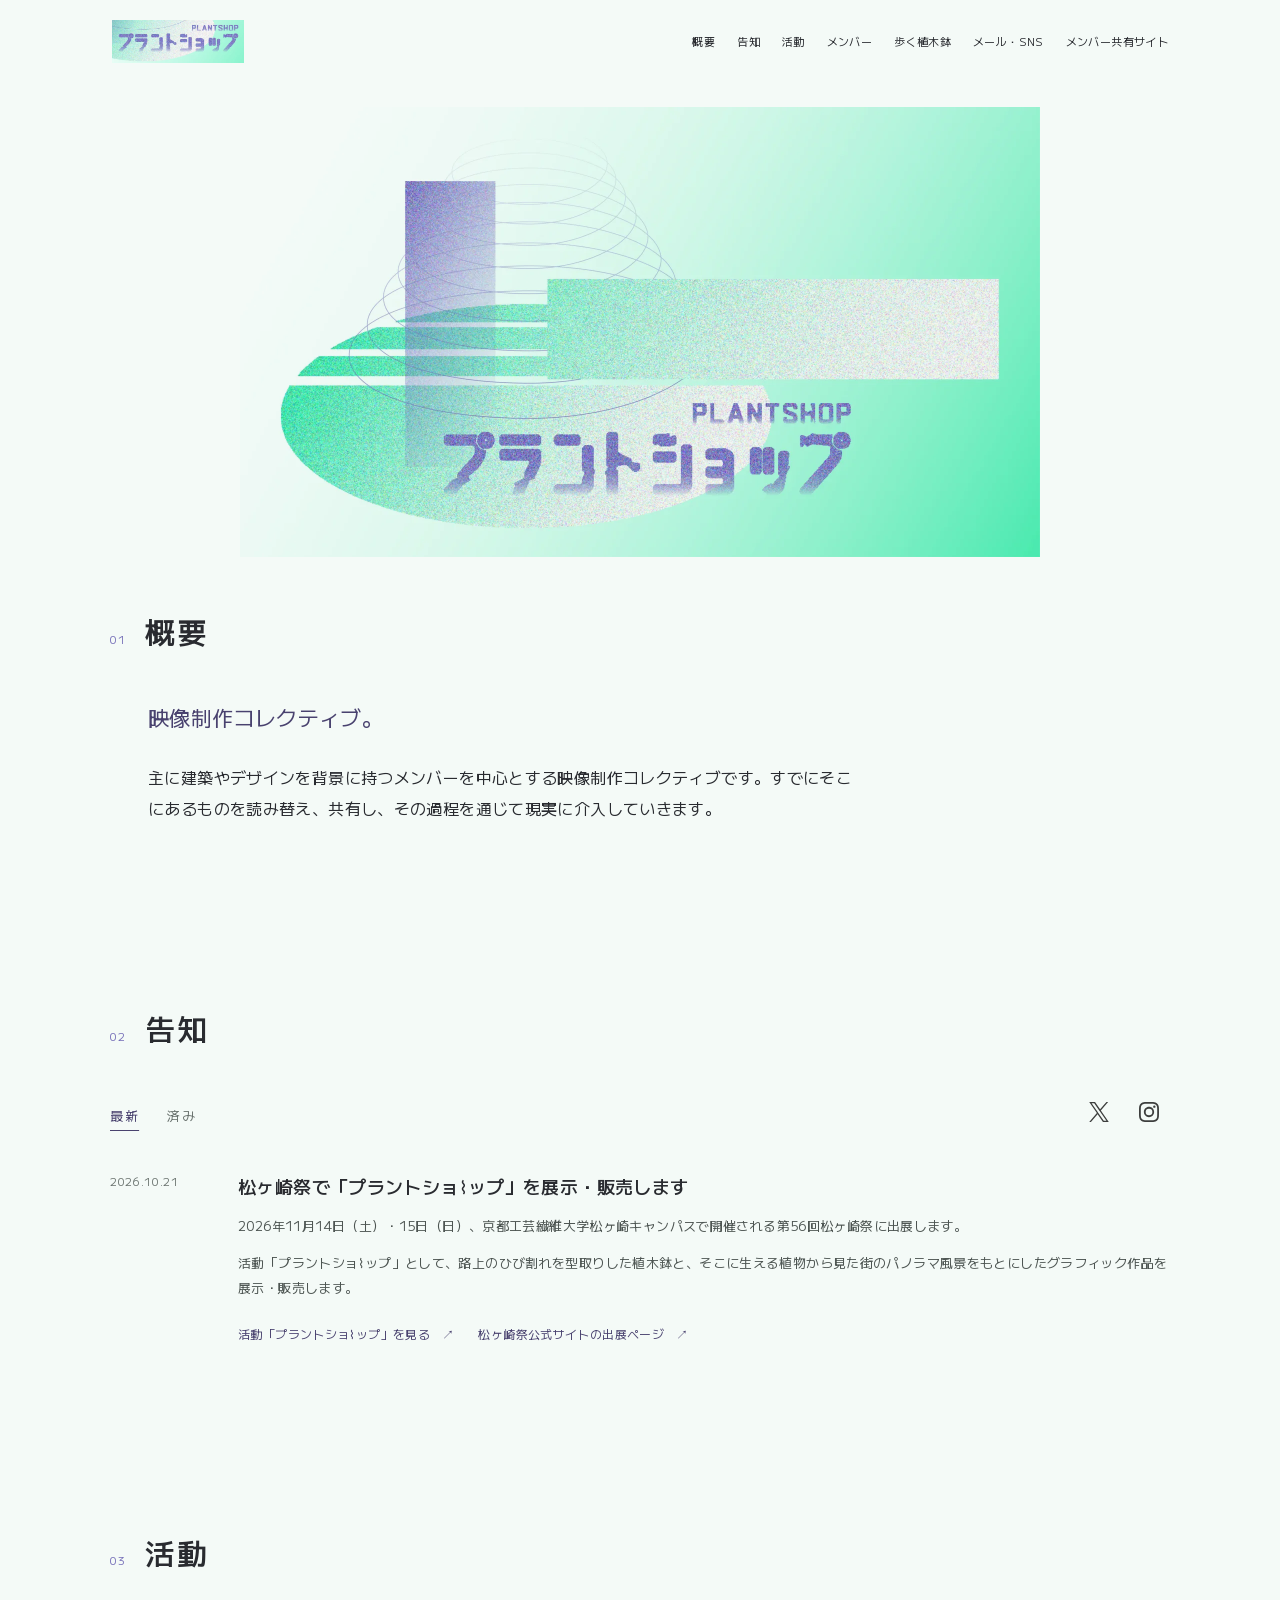
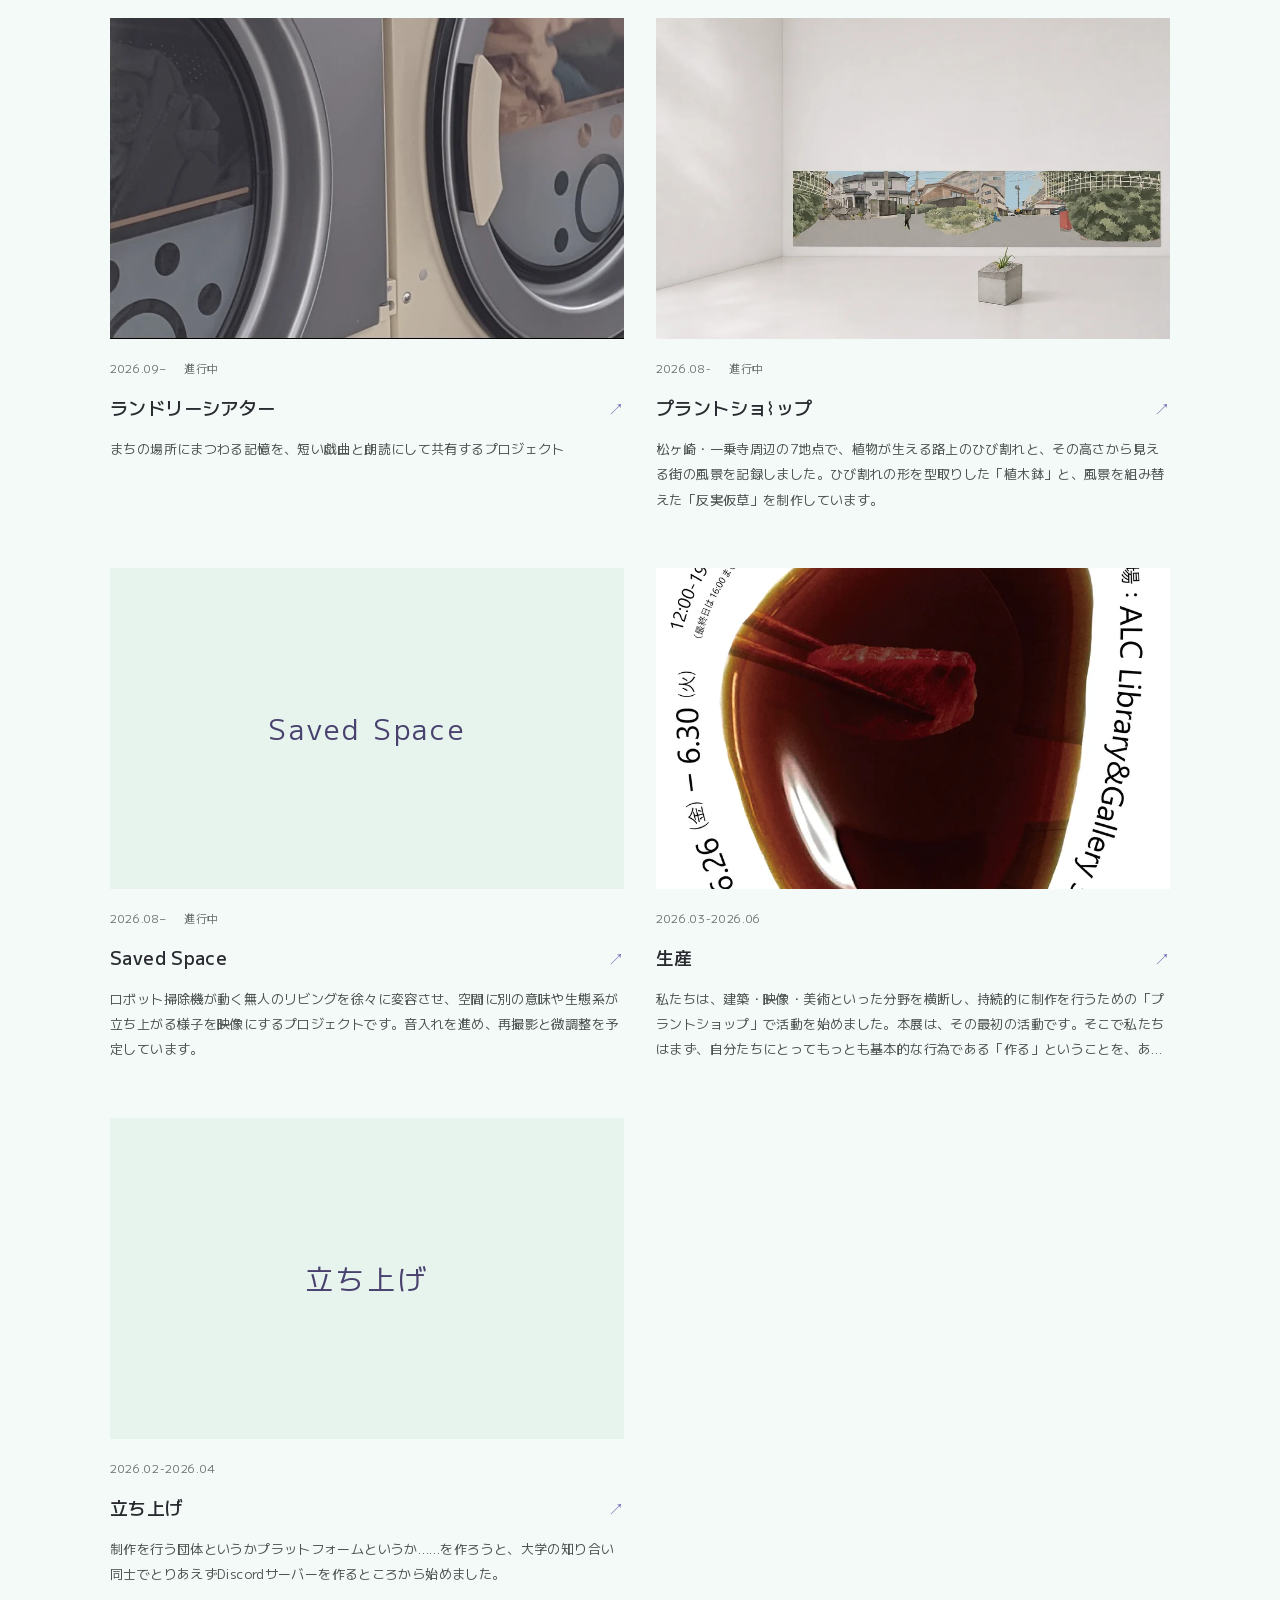
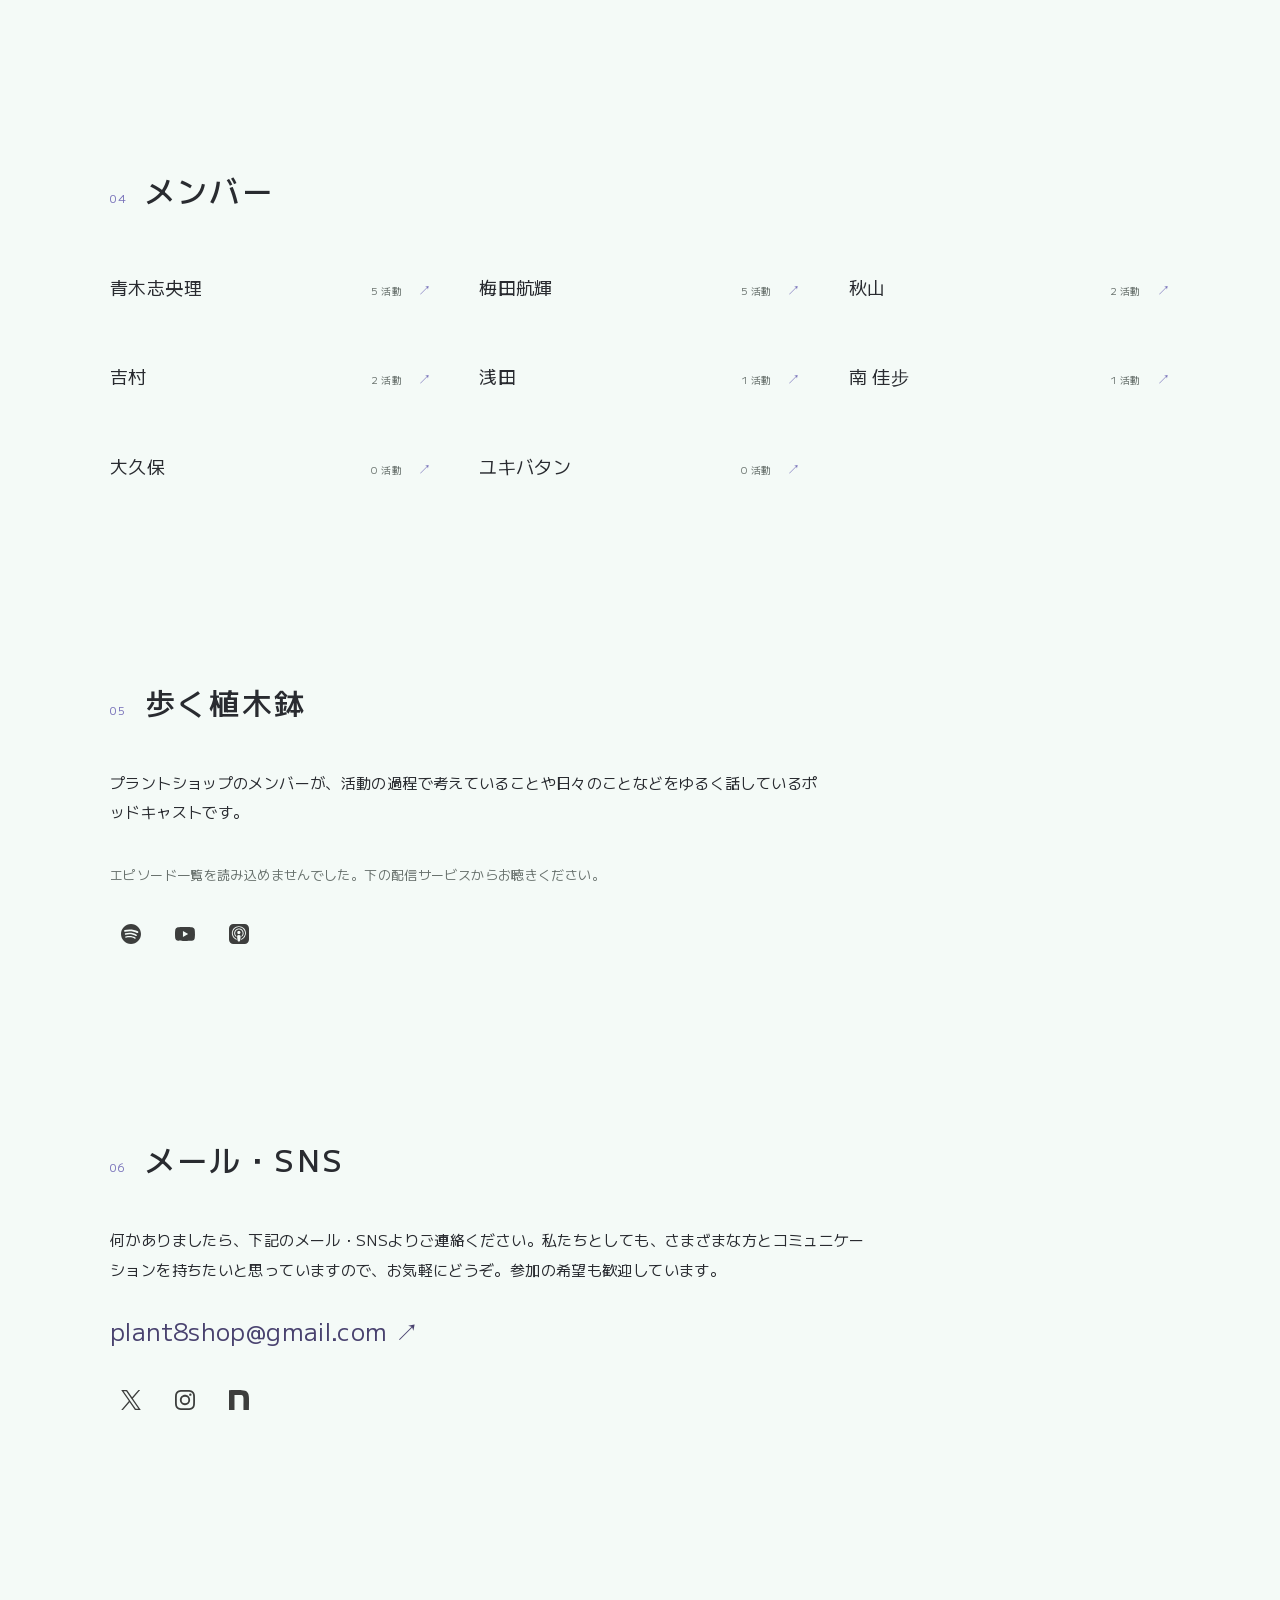
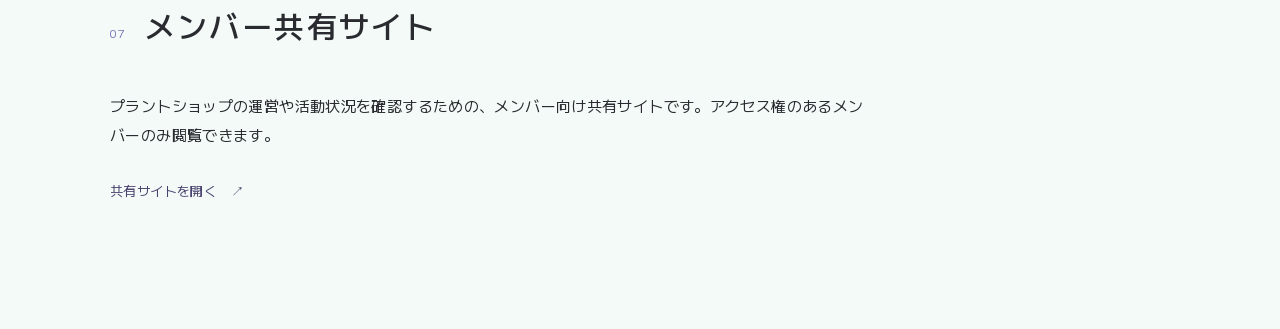
==== index.html @ c27ec2ed "活動ページの写真一覧とキャプションの余白を統一" ====
<!DOCTYPE html>
<html lang="ja">
<head>
  <meta charset="UTF-8" />
  <meta name="viewport" content="width=device-width, initial-scale=1.0" />
  <title>プラントショップ｜制作・展示・販売を横断するコレクティブ</title>
  <meta
    name="description"
    content="プラントショップは、空間や場所をモチーフとした体験の創造や映像表現を主軸に、共同で持続的に制作するコレクティブです。"
  />

  <link rel="canonical" href="https://plantshop.work/" />

  <meta property="og:title" content="プラントショップ｜制作・展示・販売を横断するコレクティブ" />
  <meta property="og:description" content="空間や場所をモチーフとした体験の創造や映像表現を主軸に、共同で持続的に制作するコレクティブです。" />
  <meta property="og:type" content="website" />
  <meta property="og:url" content="https://plantshop.work/" />
  <meta property="og:image" content="https://plantshop.work/assets/logo-full.png" />

  <meta name="twitter:card" content="summary_large_image" />

  <link rel="stylesheet" href="style.css?v=20261116-3" />
</head>
<!-- Google tag (gtag.js) -->
<script async src="https://www.googletagmanager.com/gtag/js?id=G-JRM94L2HK3"></script>
<script>
  window.dataLayer = window.dataLayer || [];
  function gtag(){dataLayer.push(arguments);}
  gtag('js', new Date());

  gtag('config', 'G-JRM94L2HK3');
</script>
<body data-page="home">
  <header class="site-header">
    <nav class="nav" aria-label="メインナビゲーション">
      <a href="index.html" class="nav-home nav-logo-link">
        <img src="assets/logo-text-display.webp" alt="プラントショップ" class="nav-logo" width="480" height="157">
      </a>
      <button class="nav-toggle" type="button" aria-label="メニューを開く" aria-expanded="false" aria-controls="siteMenu" hidden><span></span><span></span></button>
      <div class="nav-links" id="siteMenu">
        <a href="#about">概要</a>
        <a href="#announcements">告知</a>
        <a href="#works">活動</a><a href="#members">メンバー</a>
        <a href="#walking-pot">歩く植木鉢</a>
        <a href="#contact">メール・SNS</a>
        <a href="#member-share">メンバー共有サイト</a>
      </div>
    </nav>
  </header>

  <main>
    <section id="about" class="section intro-section">
      <div class="section-inner">
        <picture>
          <source srcset="assets/logo-full-display.webp" type="image/webp">
          <img
            src="assets/logo-full.png"
            alt="プラントショップのロゴ"
            class="about-logo"
            width="1600"
            height="900"
            fetchpriority="high"
          >
        </picture>
        <div class="section-heading">
          <span class="section-index">01</span>
          <h2>概要</h2>
        </div>
        <div id="aboutContent"></div>
      </div>
    </section>

    <section id="announcements" class="section news-section">
      <div class="section-inner">
        <div class="section-heading">
          <span class="section-index">02</span>
          <h2>告知</h2>
        </div>
        <div class="news-column">
          <div class="news-actions">
            <a
              class="contact-sns-link"
              href="https://x.com/plant8shop"
              target="_blank"
              rel="noopener noreferrer"
            >X</a>
            <a
              class="contact-sns-link"
              href="https://www.instagram.com/plant8shop/"
              target="_blank"
              rel="noopener noreferrer"
            >Instagram</a>
          </div>
          <div class="announcement-tabs" role="tablist" aria-label="告知の表示切り替え">
            <button
              class="announcement-tab is-active"
              type="button"
              role="tab"
              aria-selected="true"
              aria-controls="newsList"
              data-announcement-status="latest"
            >最新</button>
            <button
              class="announcement-tab"
              type="button"
              role="tab"
              aria-selected="false"
              aria-controls="newsList"
              data-announcement-status="done"
            >済み</button>
          </div>
          <div id="newsList" class="news-list" role="tabpanel" aria-live="polite"></div>
        </div>
      </div>
    </section>

    <section id="works" class="section">
      <div class="section-inner">
        <div class="section-heading">
          <span class="section-index">03</span>
          <h2>活動</h2>
        </div>
        <div id="worksGraph"></div>
      </div>
    </section>

    <section id="members" class="section"><div class="section-inner"><div class="section-heading"><span class="section-index">04</span><h2>メンバー</h2></div><ul id="membersList" class="member-directory"></ul></div></section>

    <section id="walking-pot" class="section">
      <div class="section-inner">
        <div class="section-heading">
          <span class="section-index">05</span>
          <h2>歩く植木鉢</h2>
        </div>
        <div id="podcastContent"></div>
      </div>
    </section>

    <section id="contact" class="section">
      <div class="section-inner">
        <div class="section-heading">
          <span class="section-index">06</span>
          <h2>メール・SNS</h2>
        </div>
        <div id="contactContent"></div>
      </div>
    </section>

    <section id="member-share" class="section">
      <div class="section-inner">
        <div class="section-heading">
          <span class="section-index">07</span>
          <h2>メンバー共有サイト</h2>
        </div>
        <div id="memberShareContent"></div>
      </div>
    </section>
  </main>

  <script src="data.js?v=2f7d049e1525"></script>
  <script src="app.js?v=20261116-2"></script>
</body>
</html>
---- style.css ----
@import url("https://fonts.googleapis.com/css2?family=M+PLUS+1:wght@400;500;600;700&display=swap");

:root {
  --font-sans: "M PLUS 1", "Yu Gothic", sans-serif;
  --font-ui: var(--font-sans);
  --bg: #f4faf7; --surface: #f4faf7; --surface-soft: #e7f3ed;
  --mint: #59e7b7; --mint-soft: #d6f6e7; --aqua: #a8e8e5;
  --violet: #746db8; --violet-dark: #49426f; --violet-soft: #e9e6f3;
  --text: #292b30; --text-soft: #4d5552; --muted: #69726e;
  --line: #d7e2dc; --line-strong: #a6b9ae;
  --wide-width: 1120px; --content-width: 1060px;
  --section-pad-x: 32px; --anchor-offset: 96px;
  --card-gradient: var(--surface);
}
* { box-sizing: border-box; }
html { scroll-behavior: smooth; scroll-padding-top: var(--anchor-offset); }
body { margin: 0; background: var(--bg); color: var(--text); font: 15px/1.95 var(--font-sans); letter-spacing: .025em; }
a { color: inherit; text-decoration: none; }
button, input, textarea, select { font: inherit; }
button, a { -webkit-tap-highlight-color: transparent; }
button { cursor: pointer; }
img { display: block; max-width: 100%; height: auto; }
h1, h2, h3, p { margin: 0; }
p + p { margin-top: 16px; }
h1, h2, h3 { font-weight: 500; line-height: 1.6; }
h1 { font-size: clamp(28px, 4vw, 44px); }
h2 { font-size: clamp(23px, 3vw, 30px); letter-spacing: .08em; }
h3 { font-size: 18px; }
a:focus-visible, button:focus-visible, summary:focus-visible, audio:focus-visible { outline: 2px solid var(--violet); outline-offset: 5px; }
a, button { transition: color .18s, background-color .18s; }
::selection { background: var(--mint-soft); }
[hidden] { display: none !important; }
.sr-only { position: absolute; width: 1px; height: 1px; overflow: hidden; clip-path: inset(50%); white-space: nowrap; }

/* One continuous surface; spacing, rather than bands, separates sections. */
.site-header { position: sticky; top: 0; z-index: 100; background: rgba(244,250,247,.97); backdrop-filter: blur(12px); }
.nav { max-width: var(--wide-width); margin: auto; padding: 20px var(--section-pad-x); display: flex; align-items: center; gap: 28px; }
.nav-home { flex-shrink: 0; margin-right: auto; }
.nav-logo { width: 132px; }
.nav-links { display: flex; align-items: center; gap: 22px; font-size: 11px; line-height: 1.6; white-space: nowrap; }
.nav-links a { padding: 8px 0; }
.nav-links a:hover { color: var(--violet); }
.nav-toggle { display: flex; flex-direction: column; align-items: center; justify-content: center; gap: 7px; width: 44px; height: 44px; border: 0; padding: 10px; color: var(--violet-dark); background: transparent; }
.nav-toggle span { width: 24px; height: 1px; background: currentColor; transition: transform .18s; }
.nav-toggle[aria-expanded="true"] span:first-child { transform: translateY(4px) rotate(45deg); }
.nav-toggle[aria-expanded="true"] span:last-child { transform: translateY(-4px) rotate(-45deg); }
.section { padding: 80px var(--section-pad-x) 100px; }
.section-inner { max-width: var(--content-width); margin: auto; }
.section-heading { display: flex; gap: 18px; align-items: baseline; margin-bottom: 42px; }
.section-index { color: var(--violet); font-size: 11px; letter-spacing: .12em; font-variant-numeric: tabular-nums; }
.intro-section { padding-top: 24px; }
.about-logo { width: min(100%,800px); margin: 0 auto 50px; mix-blend-mode: multiply; }
#aboutContent { max-width: 720px; margin-left: 38px; font-size: 16px; }
#aboutContent p:first-child { font-size: 21px; color: var(--violet-dark); margin-bottom: 24px; }

/* Announcements are self-contained text, with explicit links only. */
.news-column { position: relative; }
.news-actions { display: flex; gap: 8px; position: absolute; right: 0; top: -3px; }
.announcement-tabs { display: flex; gap: 28px; margin-bottom: 34px; padding-right: 110px; }
.announcement-tab { border: 0; background: transparent; padding: 9px 0; font-size: 13px; letter-spacing: .12em; color: var(--muted); }
.announcement-tab.is-active { color: var(--violet-dark); text-decoration: underline; text-underline-offset: 9px; text-decoration-thickness: 1px; }
.announcement-tab:hover { color: var(--violet); }
.news-list { display: grid; gap: 44px; }
.content-card { min-width: 0; }
.card-body { display: flex; flex-direction: column; gap: 14px; }
.card-body p { font-size: 13px; line-height: 1.95; color: var(--text-soft); white-space: pre-line; overflow-wrap: anywhere; }
.card-body p + p { margin: 0; }
.card-meta, .meta, .muted { font-size: 11px; color: var(--muted); line-height: 1.8; }
.card-meta { letter-spacing: .06em; font-variant-numeric: tabular-nums; }
.card-status { margin-left: 14px; }
.news-item { cursor: default; }
.news-item .card-body { display: grid; grid-template-columns: 100px 1fr; gap: 12px 28px; }
.news-item time { grid-column: 1; grid-row: 1; }
.news-item h3, .news-item p, .news-item .card-links, .news-item .news-image { grid-column: 2; }
.news-item h3 { font-size: 18px; }
.news-image { width: 100%; max-height: 400px; object-fit: contain; }
.card-links { display: flex; flex-wrap: wrap; gap: 10px 24px; margin-top: 6px; align-items: center; }
.text-link { display: inline-flex; gap: 12px; align-items: baseline; font-size: 12px; color: var(--violet-dark); padding: 3px 0; max-width: 100%; overflow-wrap: anywhere; }
.text-link:hover { text-decoration: underline; text-underline-offset: 5px; }
.news-empty { padding: 20px 0; color: var(--muted); font-size: 13px; }

/* Work entries use the same image and typography on the home and member pages. */
.project-grid, .work-list-grid { display: grid; grid-template-columns: repeat(2,minmax(0,1fr)); gap: 56px 32px; }
.project-card { display: flex; flex-direction: column; }
.project-cover { display: block; overflow: hidden; background: var(--surface-soft); aspect-ratio: 16/10; }
.project-cover img { width: 100%; height: 100%; object-fit: cover; transition: transform .35s; }
.project-cover:hover img { transform: scale(1.025); }
.project-placeholder { display: flex; align-items: center; justify-content: center; height: 100%; padding: 30px; font-size: 28px; letter-spacing: .1em; color: var(--violet-dark); background: var(--surface-soft); }
.card-title-link { display: flex; justify-content: space-between; align-items: baseline; gap: 16px; }
.card-title-link span { font-size: 16px; color: var(--violet); }
.card-title-link:hover { color: var(--violet); }
.project-card .card-body { padding: 20px 0 0; }
.project-card .card-body > p:not(.contribution) { display: -webkit-box; -webkit-line-clamp: 3; -webkit-box-orient: vertical; overflow: hidden; }
.member-detail-list { display: flex; flex-wrap: wrap; gap: 14px 26px; }
.member-detail-link, .outline-link { display: inline-flex; align-items: baseline; gap: 14px; padding: 6px 0; font-size: 13px; line-height: 1.8; color: var(--violet-dark); }
.member-detail-link:hover, .outline-link:hover { color: var(--violet); }
.member-detail-link > span:last-child:not(:first-child) { font-size: 11px; color: var(--violet); }
.member-directory { list-style: none; margin: 0; padding: 0; display: grid; grid-template-columns: repeat(3,minmax(0,1fr)); gap: 26px 48px; }
.member-directory-entry { min-width: 0; }
.member-directory-entry a { display: flex; align-items: baseline; justify-content: space-between; gap: 14px; padding: 14px 0; }
.member-directory-name { font-size: 18px; }
.member-directory-meta { color: var(--muted); white-space: nowrap; font-size: 10px; }
.member-directory-meta span { margin-left: 16px; font-size: 13px; color: var(--violet); }
.member-directory-entry a:hover .member-directory-name { color: var(--violet); }
.member-links, .contact-sns, .podcast-links { display: flex; align-items: center; flex-wrap: wrap; gap: 12px; }
.member-links a:not(.service-link) { font-size: 13px; color: var(--violet-dark); }
a.service-link { display: inline-flex !important; align-items: center; justify-content: center; width: 42px; height: 42px; min-width: 42px; padding: 10px !important; border: 0 !important; border-radius: 50%; background: transparent; line-height: 1; vertical-align: middle; }
.service-link img { width: 20px; height: 20px; object-fit: contain; opacity: .75; }
.service-link:hover { background: var(--mint-soft); }
.service-link:hover img { opacity: 1; }
.contribution { color: var(--violet-dark); }
.email-link { display: inline-block; margin: 24px 0; font-size: clamp(16px,3vw,24px); color: var(--violet-dark); }
.email-link:hover { text-decoration: underline; text-underline-offset: 7px; }
#contactContent, #memberShareContent { max-width: 760px; }
#memberShareContent .outline-link { margin-top: 24px; }
#member-share { padding-bottom: 120px; }

/* Podcast: editorial heading, one player, optional notes and episode index. */
#podcastContent { max-width: 800px; }
.podcast-description { max-width: 720px; margin-bottom: 36px; }
.podcast-player { margin-bottom: 20px; }
.podcast-episode-meta { color: var(--muted); font-size: 11px; letter-spacing: .04em; margin-bottom: 12px; }
.podcast-current-title { font-size: clamp(20px,2.6vw,27px); line-height: 1.65; font-weight: 500; margin-bottom: 24px; }
.podcast-player audio { display: block; width: 100%; height: 46px; margin-bottom: 20px; }
.podcast-player details { margin-top: 20px; }
.podcast-player summary { width: fit-content; cursor: pointer; font-size: 12px; color: var(--violet-dark); padding: 7px 0; }
.podcast-archive summary span { margin-left: 12px; color: var(--muted); font-size: 10px; }
.podcast-episode-description { color: var(--text-soft); font-size: 12px; line-height: 1.9; padding: 18px 0 8px; }
.podcast-episode-description a:not(.service-link) { text-decoration: underline; }
.podcast-episode-list { list-style: none; padding: 14px 0 0; margin: 0; display: grid; gap: 8px; }
.podcast-episode-list button { width: 100%; display: grid; grid-template-columns: 85px 1fr 44px; align-items: baseline; gap: 18px; background: transparent; border: 0; text-align: left; padding: 12px 0; color: var(--text-soft); font-size: 13px; line-height: 1.8; }
.podcast-episode-list button time, .episode-action { font-size: 10px; color: var(--muted); }
.podcast-episode-list button:hover, .podcast-episode-list button[aria-pressed="true"] { color: var(--violet-dark); }
.podcast-episode-list button[aria-pressed="true"] .episode-action { color: var(--violet-dark); }
.podcast-links { margin-top: 26px; }
.podcast-player-note { color: var(--muted); font-size: 13px; }

.page-hero { display: flex; flex-direction: column; gap: 38px; max-width: 900px; margin: auto; }
.page-hero > img { max-height: 650px; width: 100%; object-fit: contain; }
.page-hero h3 { margin-bottom: 18px; font-size: 14px; color: var(--violet-dark); }
.page-hero .project-card h3 { margin-bottom: 0; font-size: 18px; }
.page-hero .meta { margin: 12px 0; }
.page-hero .work-members-heading { margin: 30px 0 12px; }
.member-profile-text { white-space: pre-line; }
.work-detail-content { overflow-wrap: anywhere; }
.work-detail-content p { margin: 16px 0; }
.work-detail-content a:not(.service-link):not(.member-detail-link) { color: var(--violet-dark); }
.work-detail-content a:not(.service-link):hover { text-decoration: underline; }
.work-detail-content img { margin: 24px 0; }
.work-photo-grid { display: grid; grid-template-columns: repeat(2,minmax(0,1fr)); gap: 32px 24px; margin: 38px 0; }
.work-photo-grid figure { min-width: 0; margin: 0; }
.work-photo-grid figure img { width: 100%; height: auto; margin: 0; }
.work-photo-grid figcaption { margin-top: 12px; font-size: 12px; color: var(--muted); }
.page-hero .member-links { margin-top: 6px; }
.section-note { font-size: 12px; color: var(--muted); }

@media (max-width: 960px) {
  .nav { flex-wrap: wrap; justify-content: space-between; gap: 0; padding: 14px 24px; }
  .nav-logo { width: 120px; }
  .nav-links { width: 100%; display: grid; grid-template-columns: repeat(2,minmax(0,1fr)); gap: 8px 26px; padding: 22px 0 14px; font-size: 13px; white-space: normal; max-height: 65dvh; overflow-y: auto; }
  .nav-links a { padding: 10px 0; }
  .member-directory { grid-template-columns: repeat(2,minmax(0,1fr)); gap: 18px 40px; }
  .section { padding: 64px 24px 80px; }
  .intro-section { padding-top: 24px; }
}
@media (max-width: 600px) {
  :root { --section-pad-x: 20px; }
  .nav { padding: 12px 20px; }
  .nav-logo { width: 108px; }
  .nav-links { font-size: 12px; }
  .section { padding: 52px 20px 68px; }
  .intro-section { padding-top: 16px; }
  .section-heading { margin-bottom: 30px; gap: 12px; }
  .about-logo { margin-bottom: 34px; }
  #aboutContent { margin-left: 0; font-size: 14px; }
  #aboutContent p:first-child { font-size: 19px; }
  .project-grid, .work-list-grid { grid-template-columns: 1fr; gap: 44px; }
  .project-cover { aspect-ratio: 16/10; }
  .project-card .card-body { gap: 12px; padding-top: 18px; }
  .news-item .card-body { grid-template-columns: 1fr; gap: 12px; }
  .news-item time, .news-item h3, .news-item p, .news-item .card-links, .news-item .news-image { grid-column: 1; grid-row: auto; }
  .news-item h3 { font-size: 17px; }
  .news-actions { top: 0; }
  .member-directory { gap: 12px 24px; }
  .member-directory-entry a { display: block; padding: 12px 0; }
  .member-directory-name { display: block; font-size: 17px; }
  .member-directory-meta { display: block; margin-top: 6px; }
  .member-directory-meta span { margin-left: 10px; }
  .podcast-description { font-size: 14px; margin-bottom: 30px; }
  .podcast-episode-list button { grid-template-columns: 1fr 44px; gap: 4px 12px; }
  .podcast-episode-list button time { grid-column: 1/-1; }
  .page-hero { gap: 28px; }
  .work-photo-grid { grid-template-columns: 1fr; gap: 28px; }
  #member-share { padding-bottom: 90px; }
}
@media (prefers-reduced-motion: reduce) {
  html { scroll-behavior: auto; }
  *, *::before, *::after { transition: none !important; animation: none !important; }
}
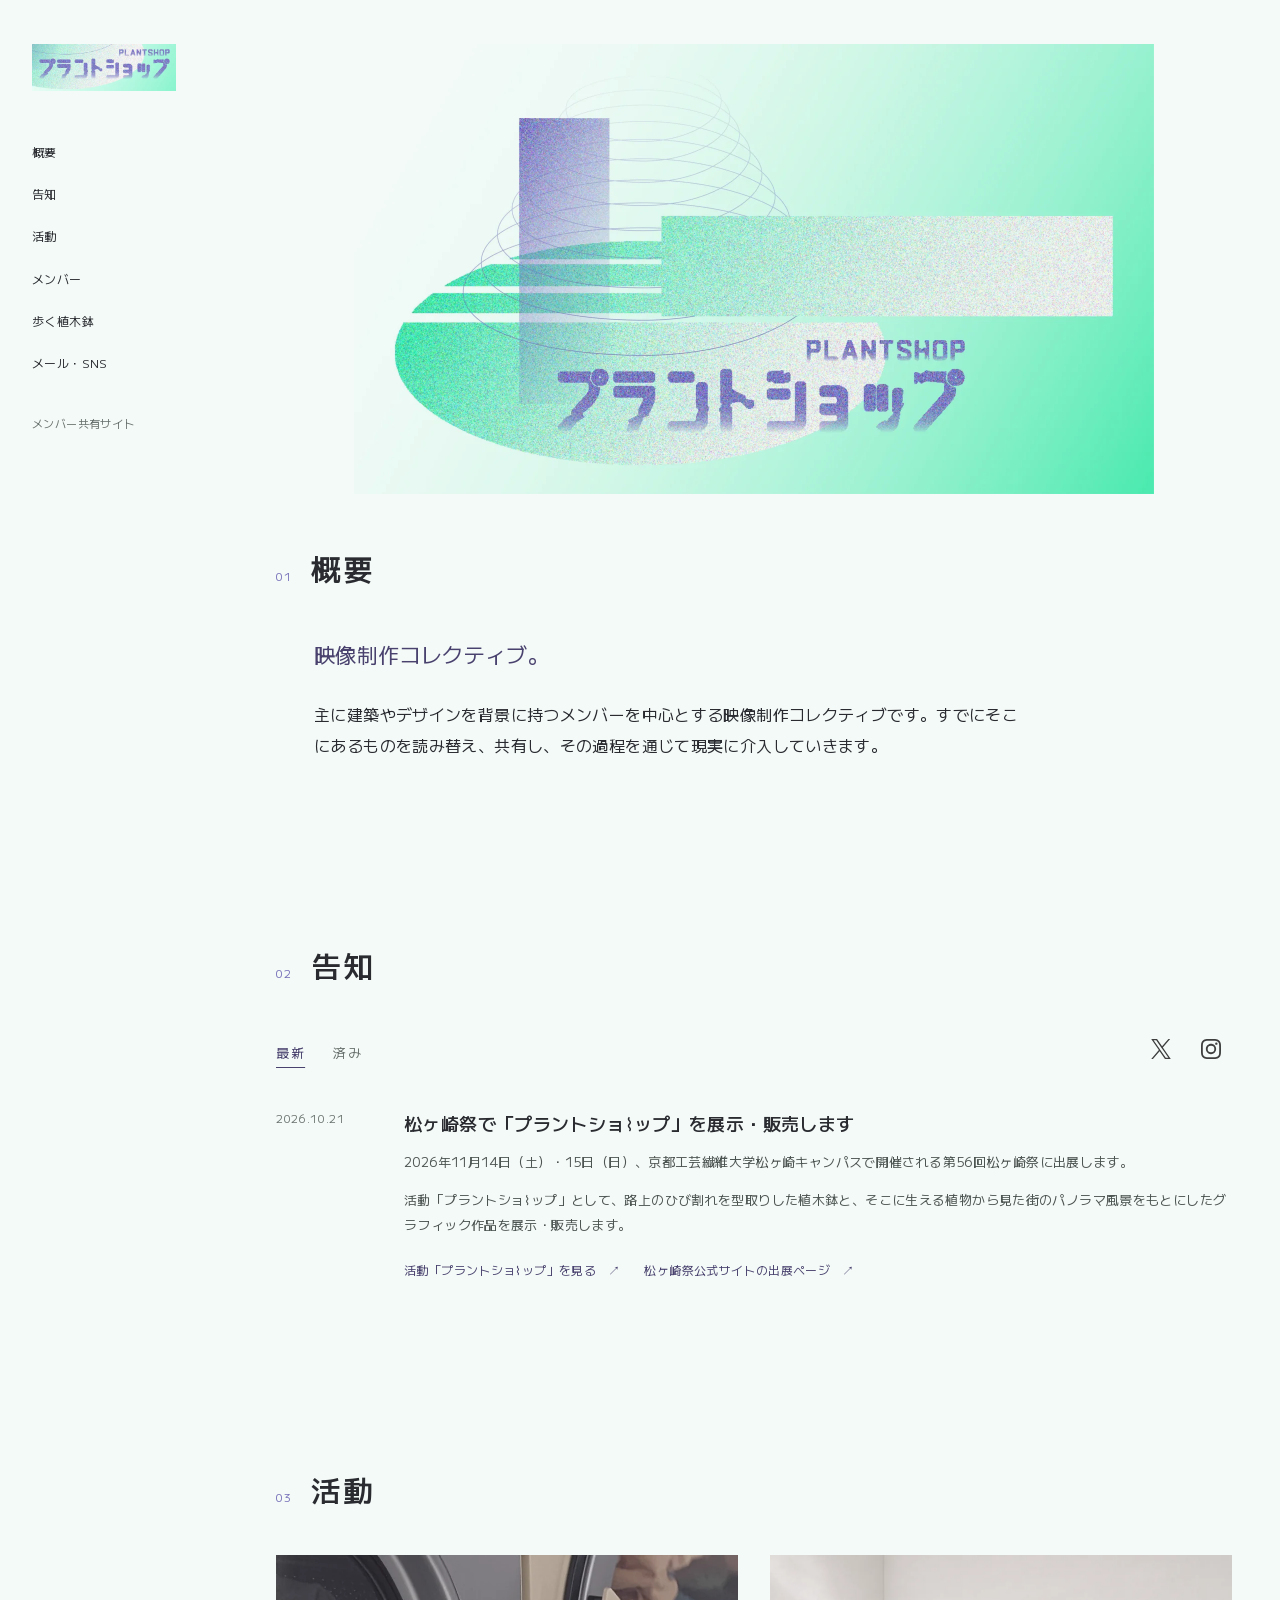
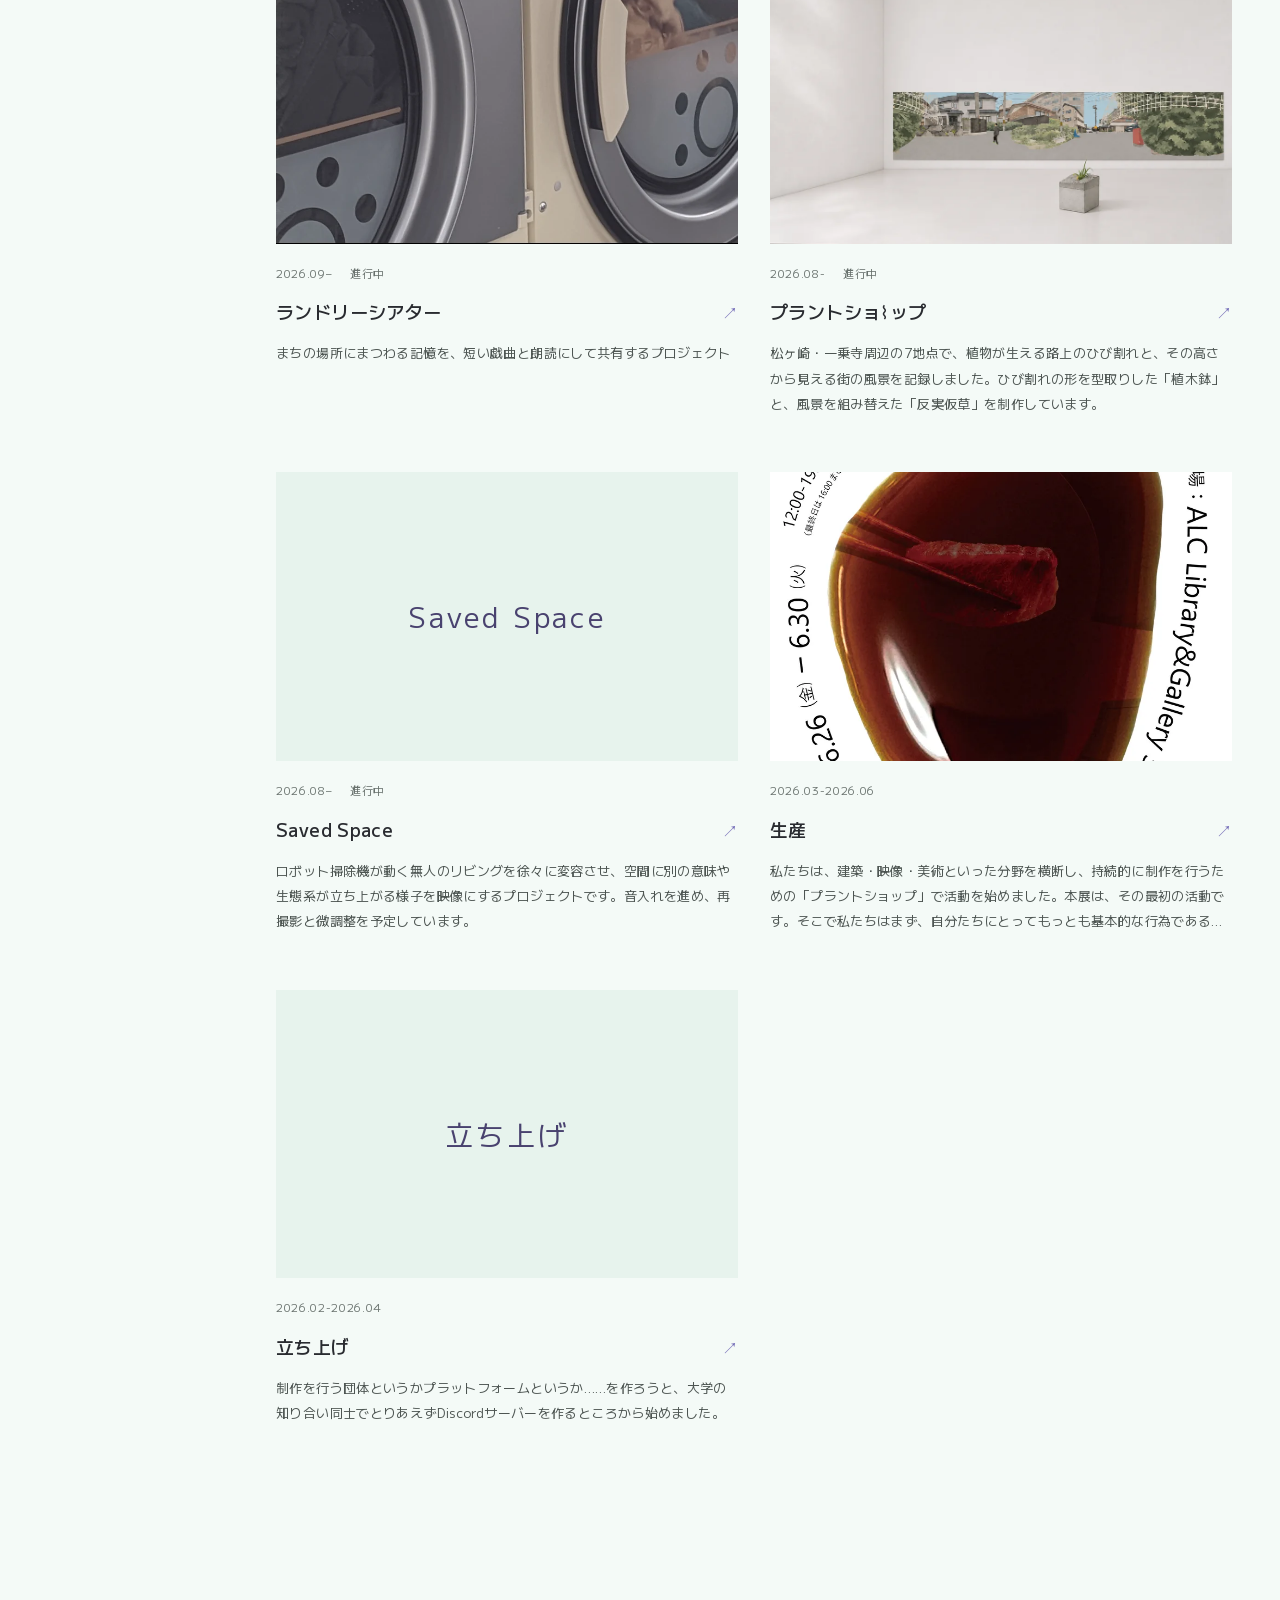
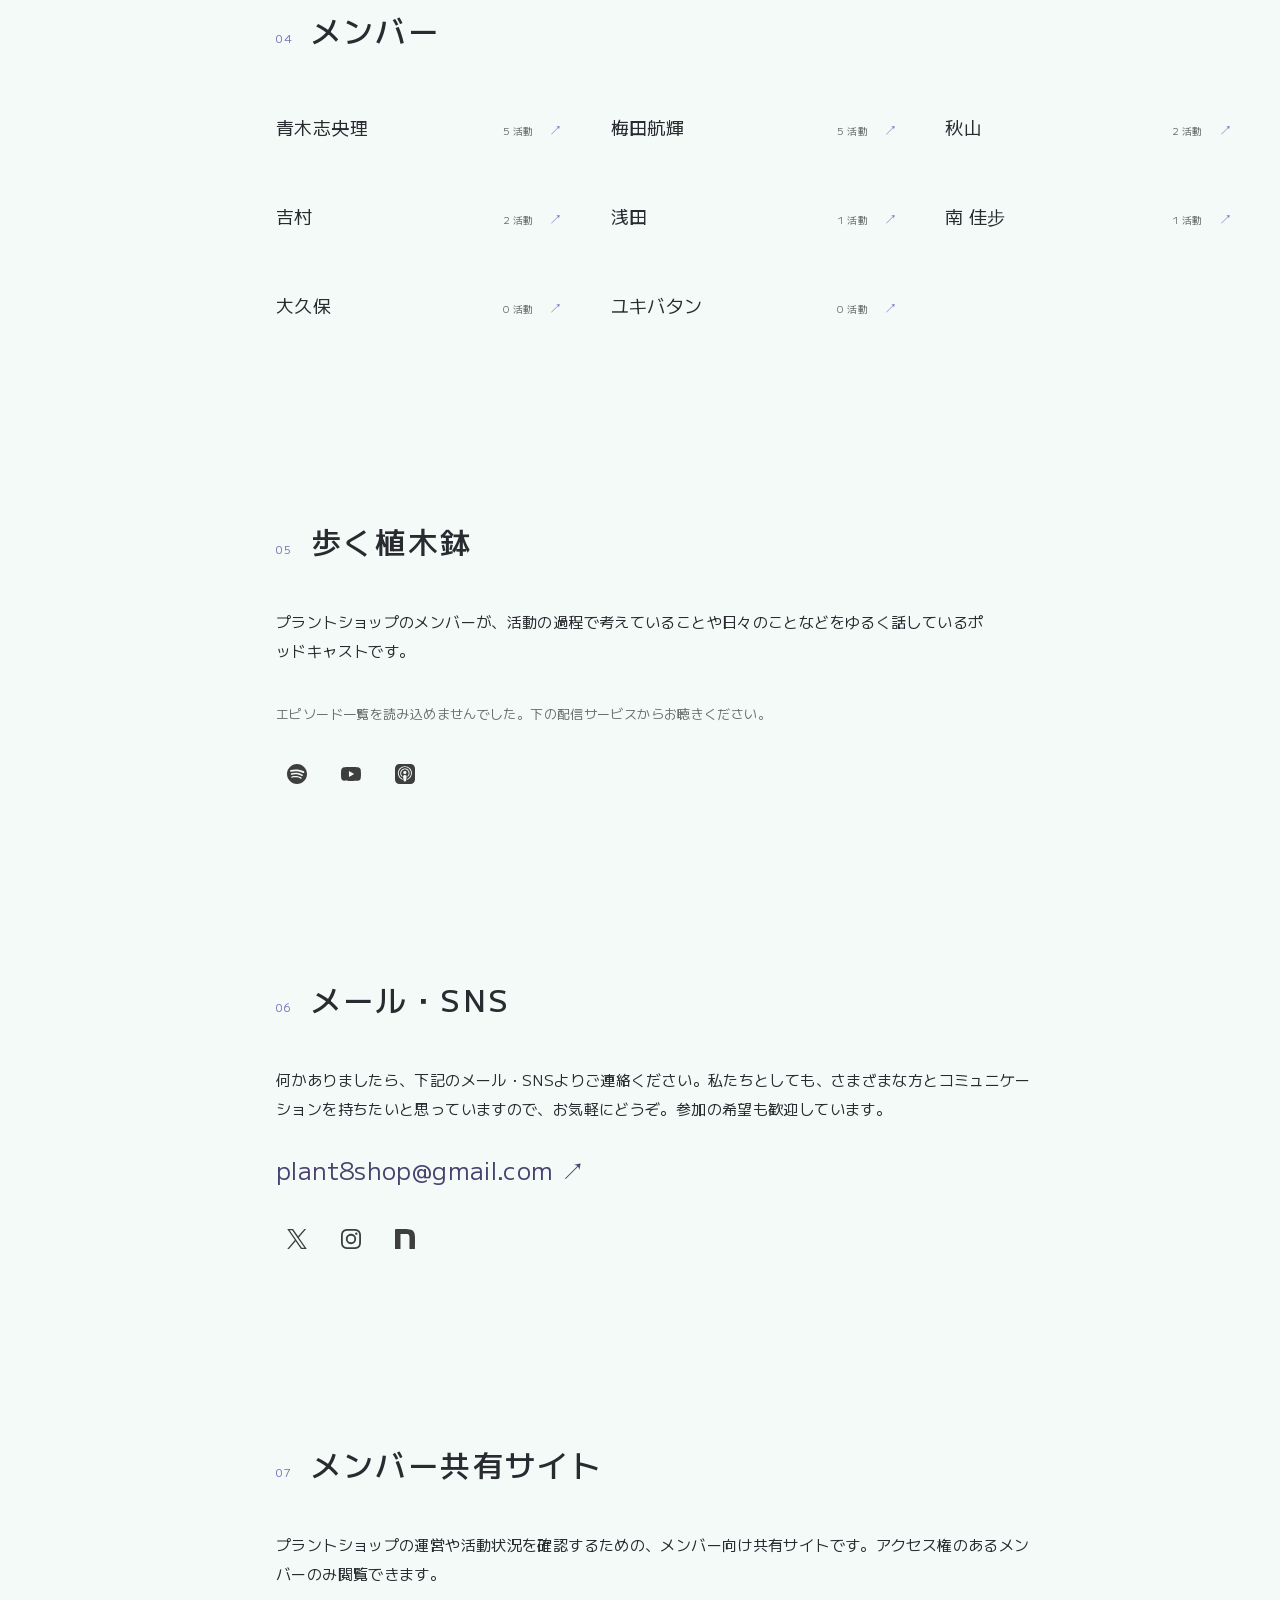
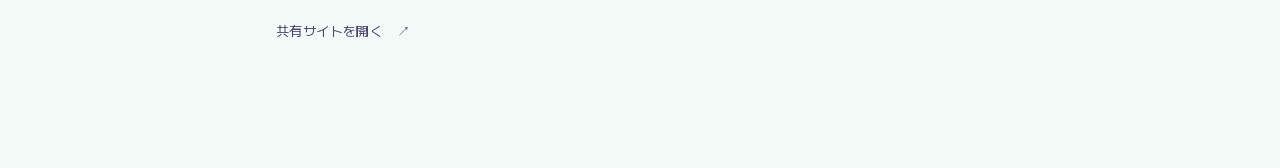
==== commit e8a836a0: "PCのナビを本文左側の縦並びに戻し本文幅を調整" ====
--- a/index.html
+++ b/index.html
@@ -19,7 +19,7 @@
 
   <meta name="twitter:card" content="summary_large_image" />
 
-  <link rel="stylesheet" href="style.css?v=20261116-3" />
+  <link rel="stylesheet" href="style.css?v=20261116-4" />
 </head>
 <!-- Google tag (gtag.js) -->
 <script async src="https://www.googletagmanager.com/gtag/js?id=G-JRM94L2HK3"></script>
@@ -158,6 +158,6 @@
   </main>
 
   <script src="data.js?v=2f7d049e1525"></script>
-  <script src="app.js?v=20261116-2"></script>
+  <script src="app.js?v=20261116-4"></script>
 </body>
 </html>
--- a/style.css
+++ b/style.css
@@ -40,6 +40,31 @@
 .nav-links { display: flex; align-items: center; gap: 22px; font-size: 11px; line-height: 1.6; white-space: nowrap; }
 .nav-links a { padding: 8px 0; }
 .nav-links a:hover { color: var(--violet); }
+@media (min-width: 961px) {
+  :root { --content-width: 960px; --anchor-offset: 32px; }
+  body > .site-header {
+    position: fixed;
+    inset: 44px auto 40px max(32px, calc((100vw - 1440px) / 2 + 32px));
+    width: 180px;
+    background: transparent;
+    backdrop-filter: none;
+    overflow-y: auto;
+  }
+  .nav { flex-direction: column; align-items: flex-start; gap: 46px; padding: 0; margin: 0; }
+  .nav-home { margin: 0; }
+  .nav-logo { width: 144px; }
+  .nav-links { flex-direction: column; align-items: flex-start; gap: 13px; width: 100%; font-size: 12px; white-space: normal; }
+  .nav-links a { padding: 5px 0; }
+  .nav-links a:hover { text-decoration: underline; text-underline-offset: 7px; }
+  .nav-links a:last-child { margin-top: 20px; font-size: 11px; color: var(--muted); }
+  body > main {
+    margin-left: max(244px, calc((100vw - 1440px) / 2 + 244px));
+    margin-right: max(16px, calc((100vw - 1440px) / 2 + 16px));
+  }
+  body > main.section { padding-top: 44px; }
+  body[data-page="home"] .intro-section { padding-top: 44px; }
+  body[data-page] .page-hero { max-width: 840px; }
+}
 .nav-toggle { display: flex; flex-direction: column; align-items: center; justify-content: center; gap: 7px; width: 44px; height: 44px; border: 0; padding: 10px; color: var(--violet-dark); background: transparent; }
 .nav-toggle span { width: 24px; height: 1px; background: currentColor; transition: transform .18s; }
 .nav-toggle[aria-expanded="true"] span:first-child { transform: translateY(4px) rotate(45deg); }
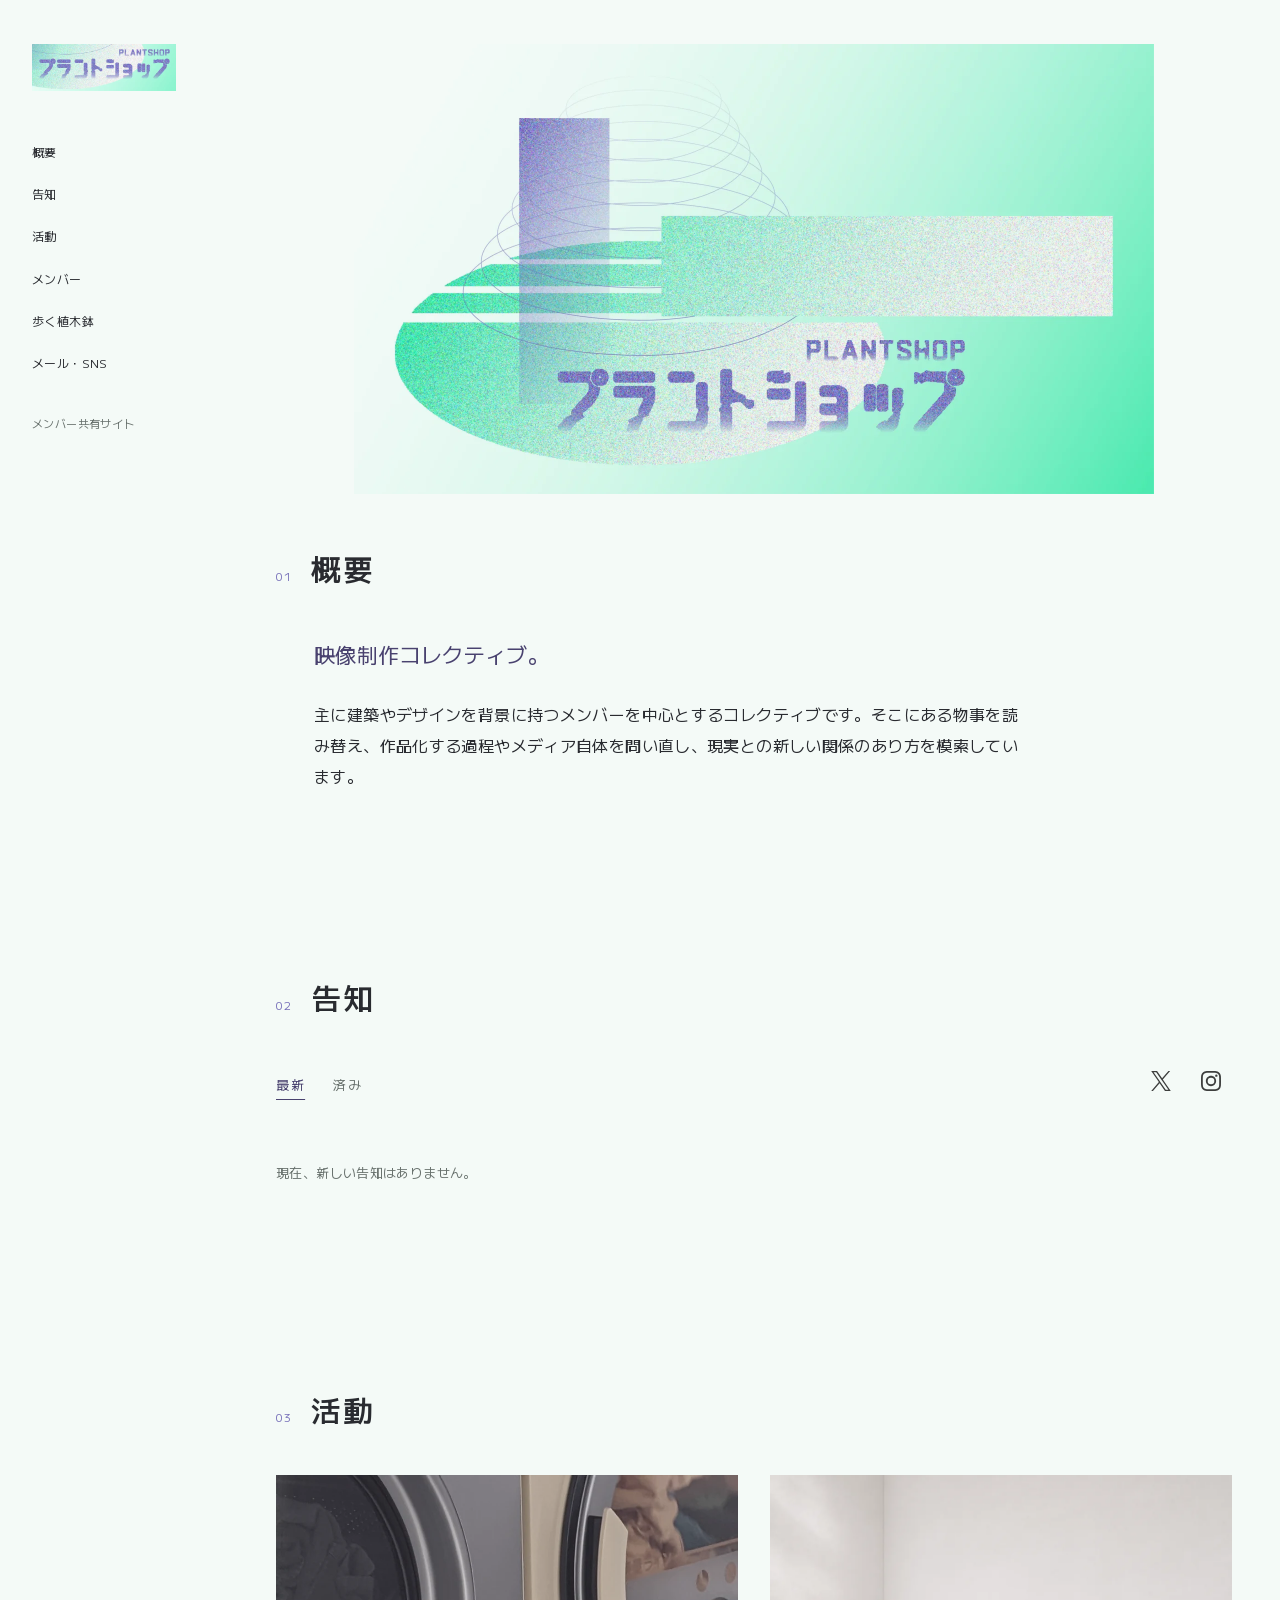
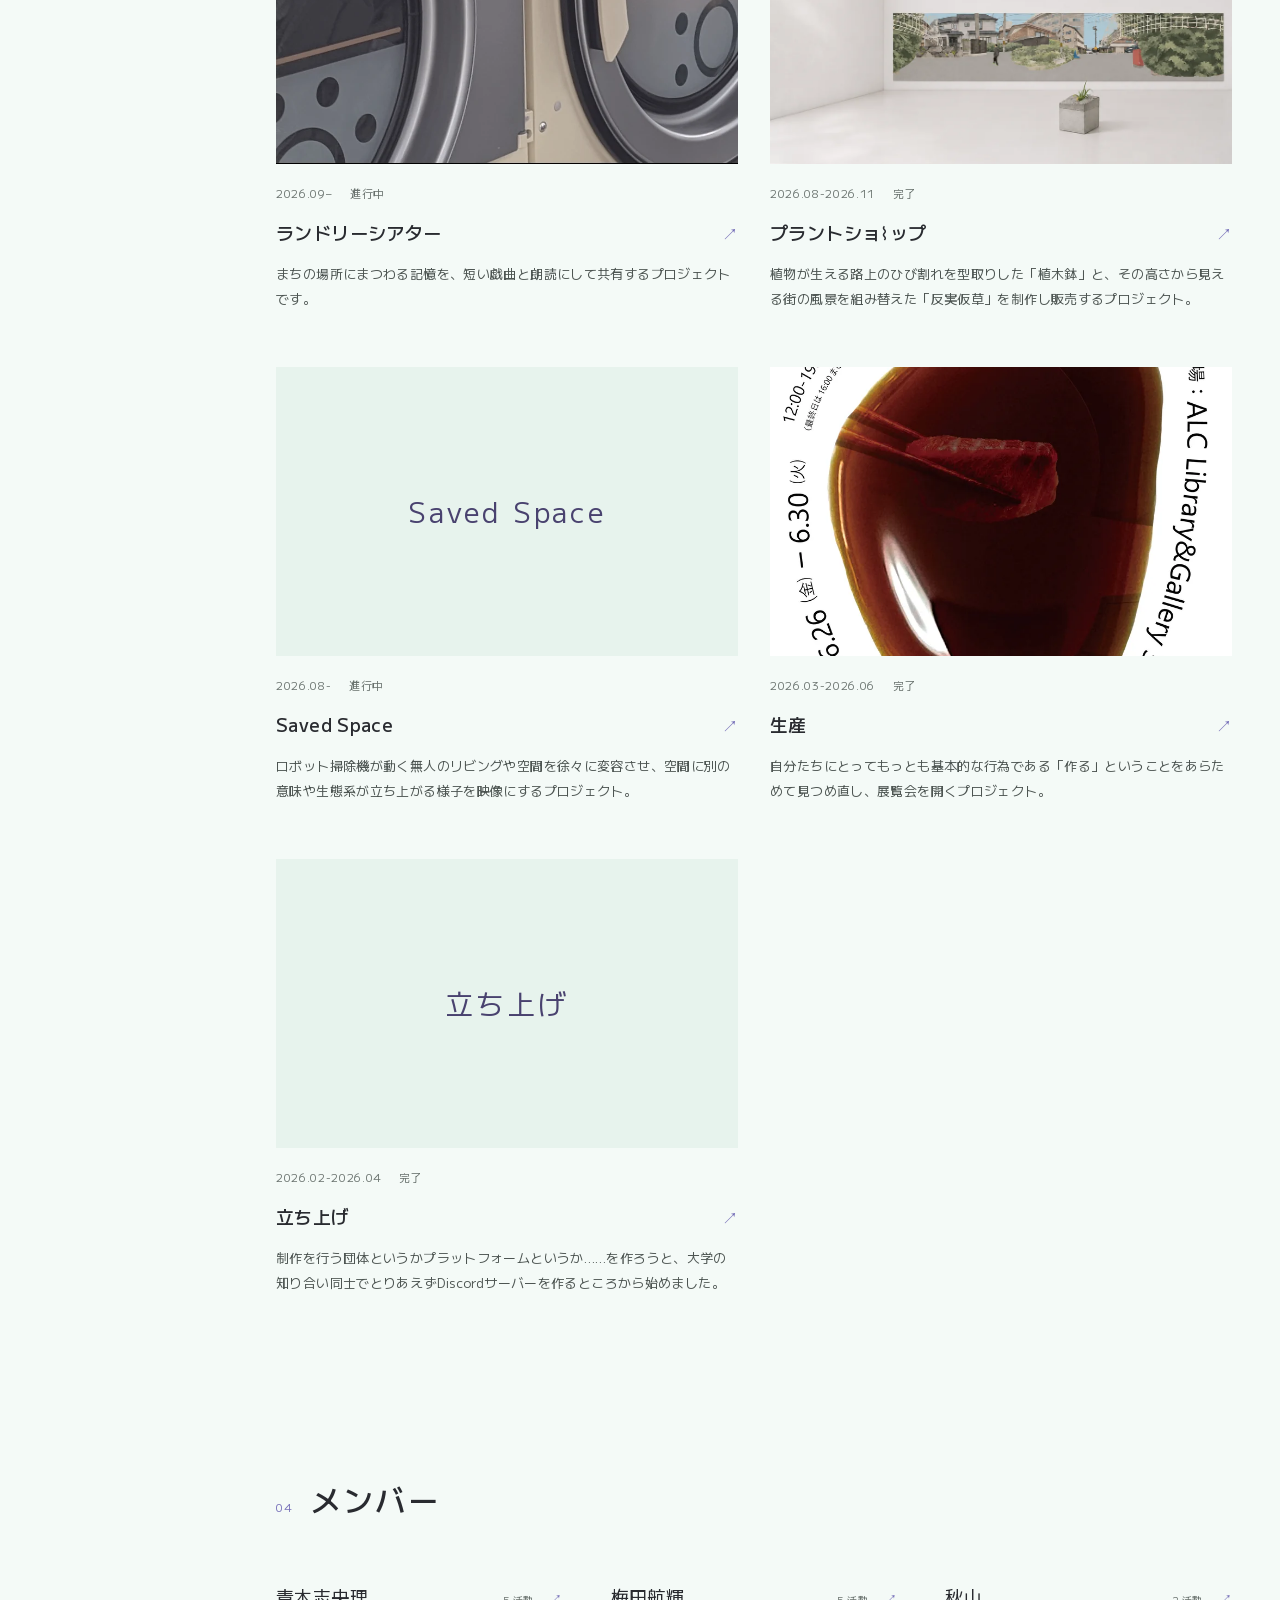
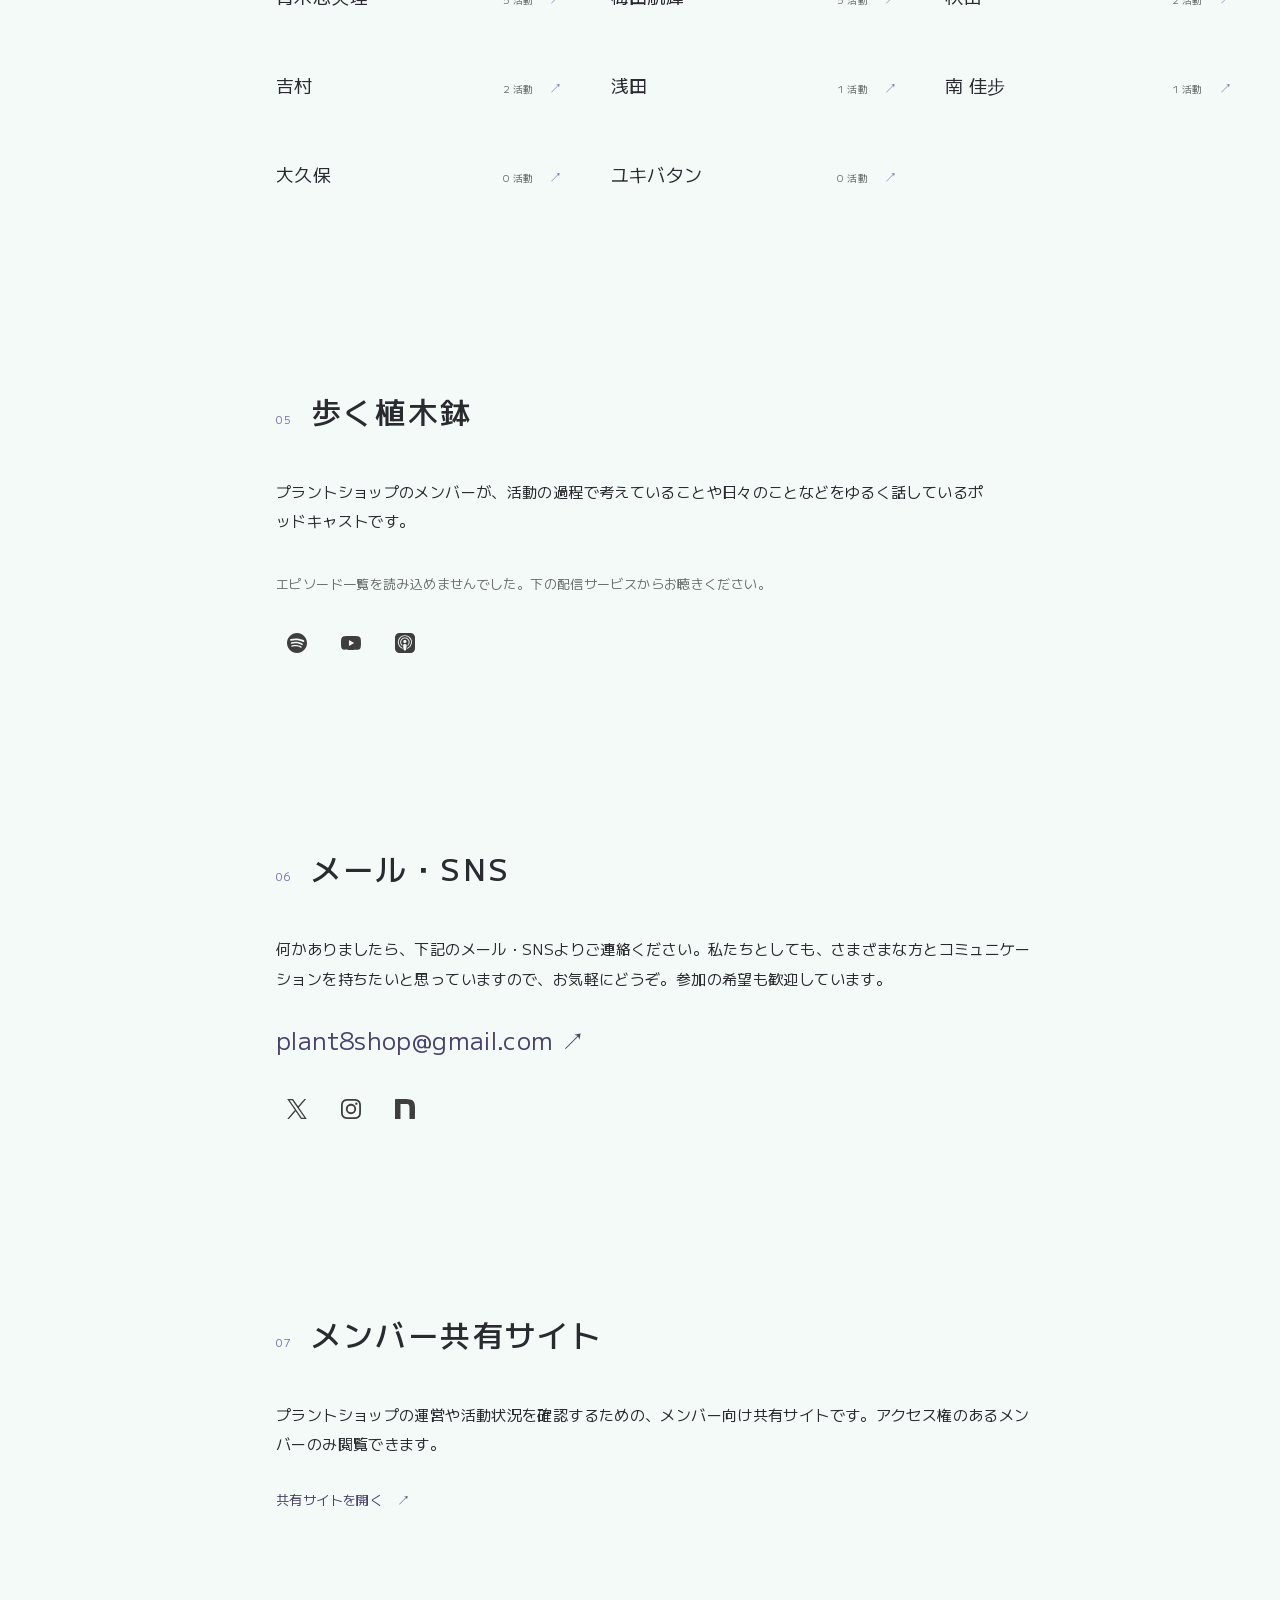
==== commit 8547ece0: "サイト編集アプリから内容を更新" ====
--- a/index.html
+++ b/index.html
@@ -157,7 +157,7 @@
     </section>
   </main>
 
-  <script src="data.js?v=2f7d049e1525"></script>
+  <script src="data.js?v=b40cb3e550ba"></script>
   <script src="app.js?v=20261116-4"></script>
 </body>
 </html>
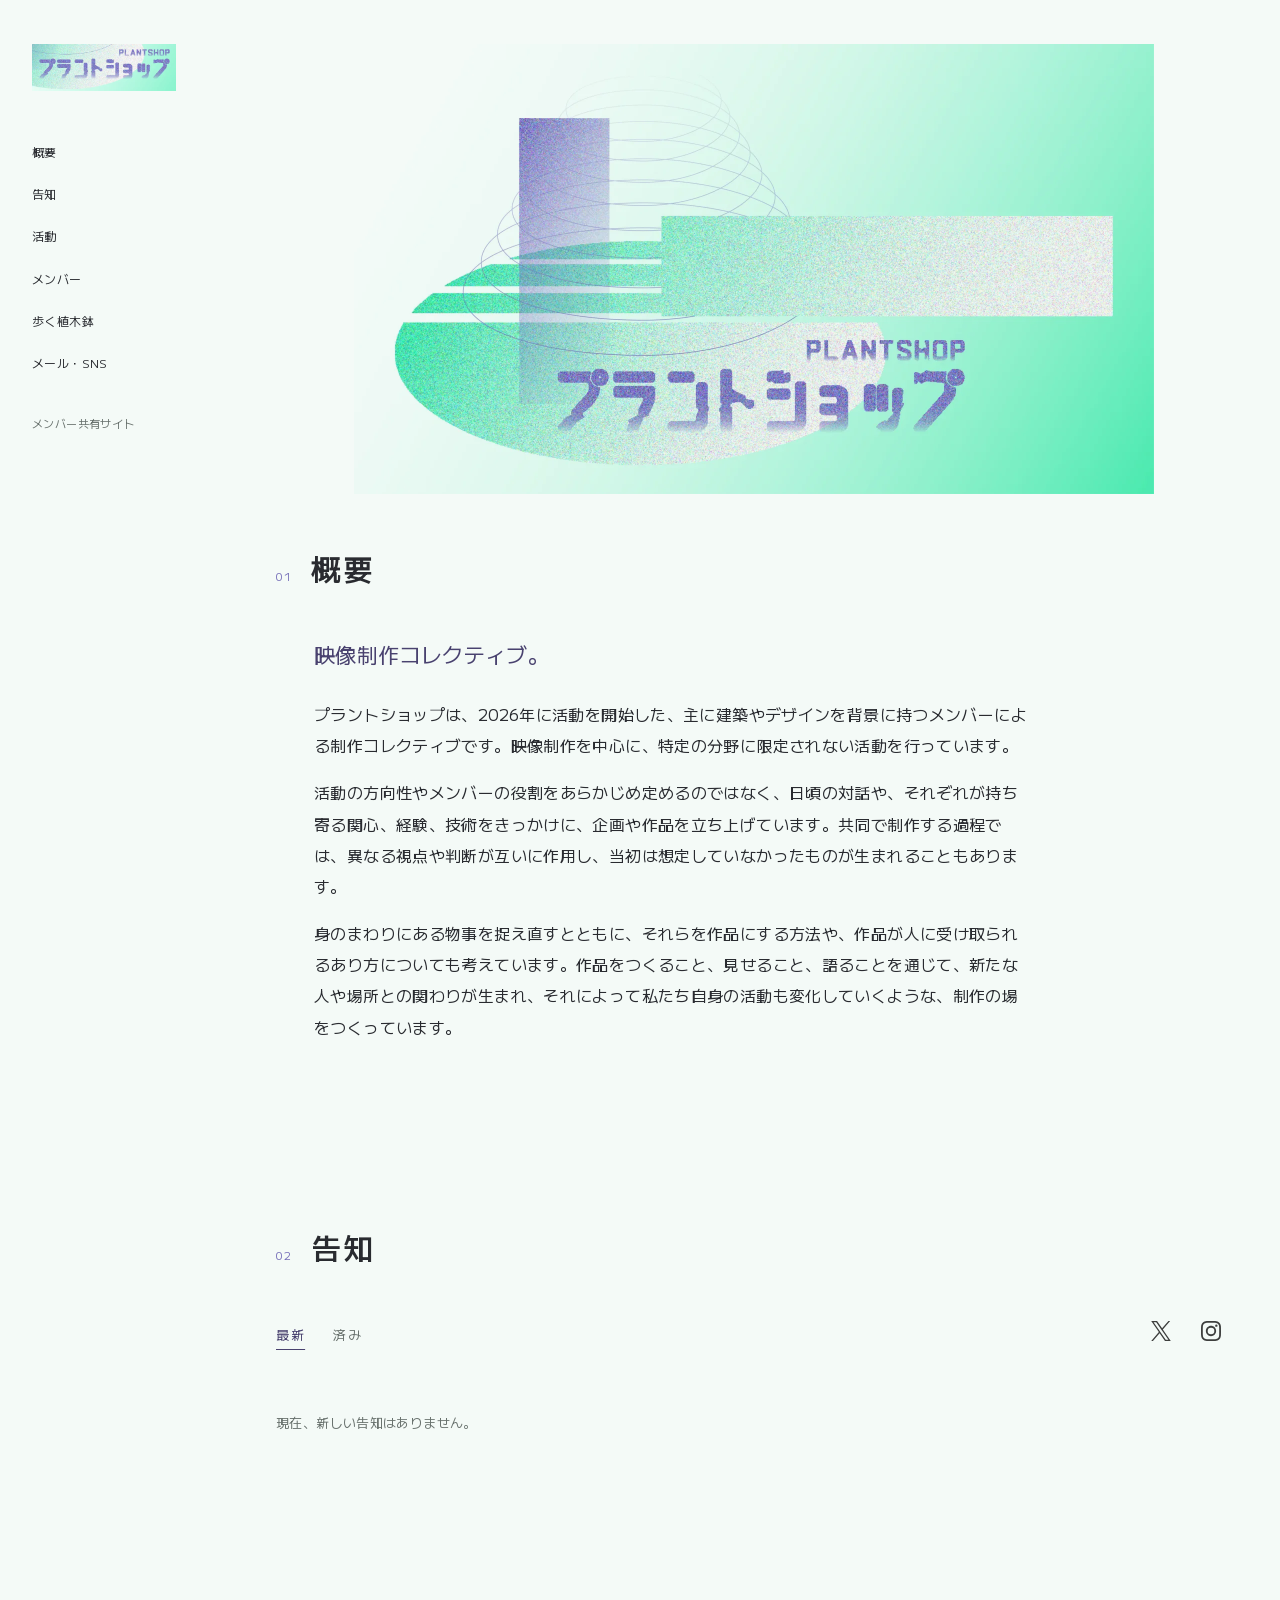
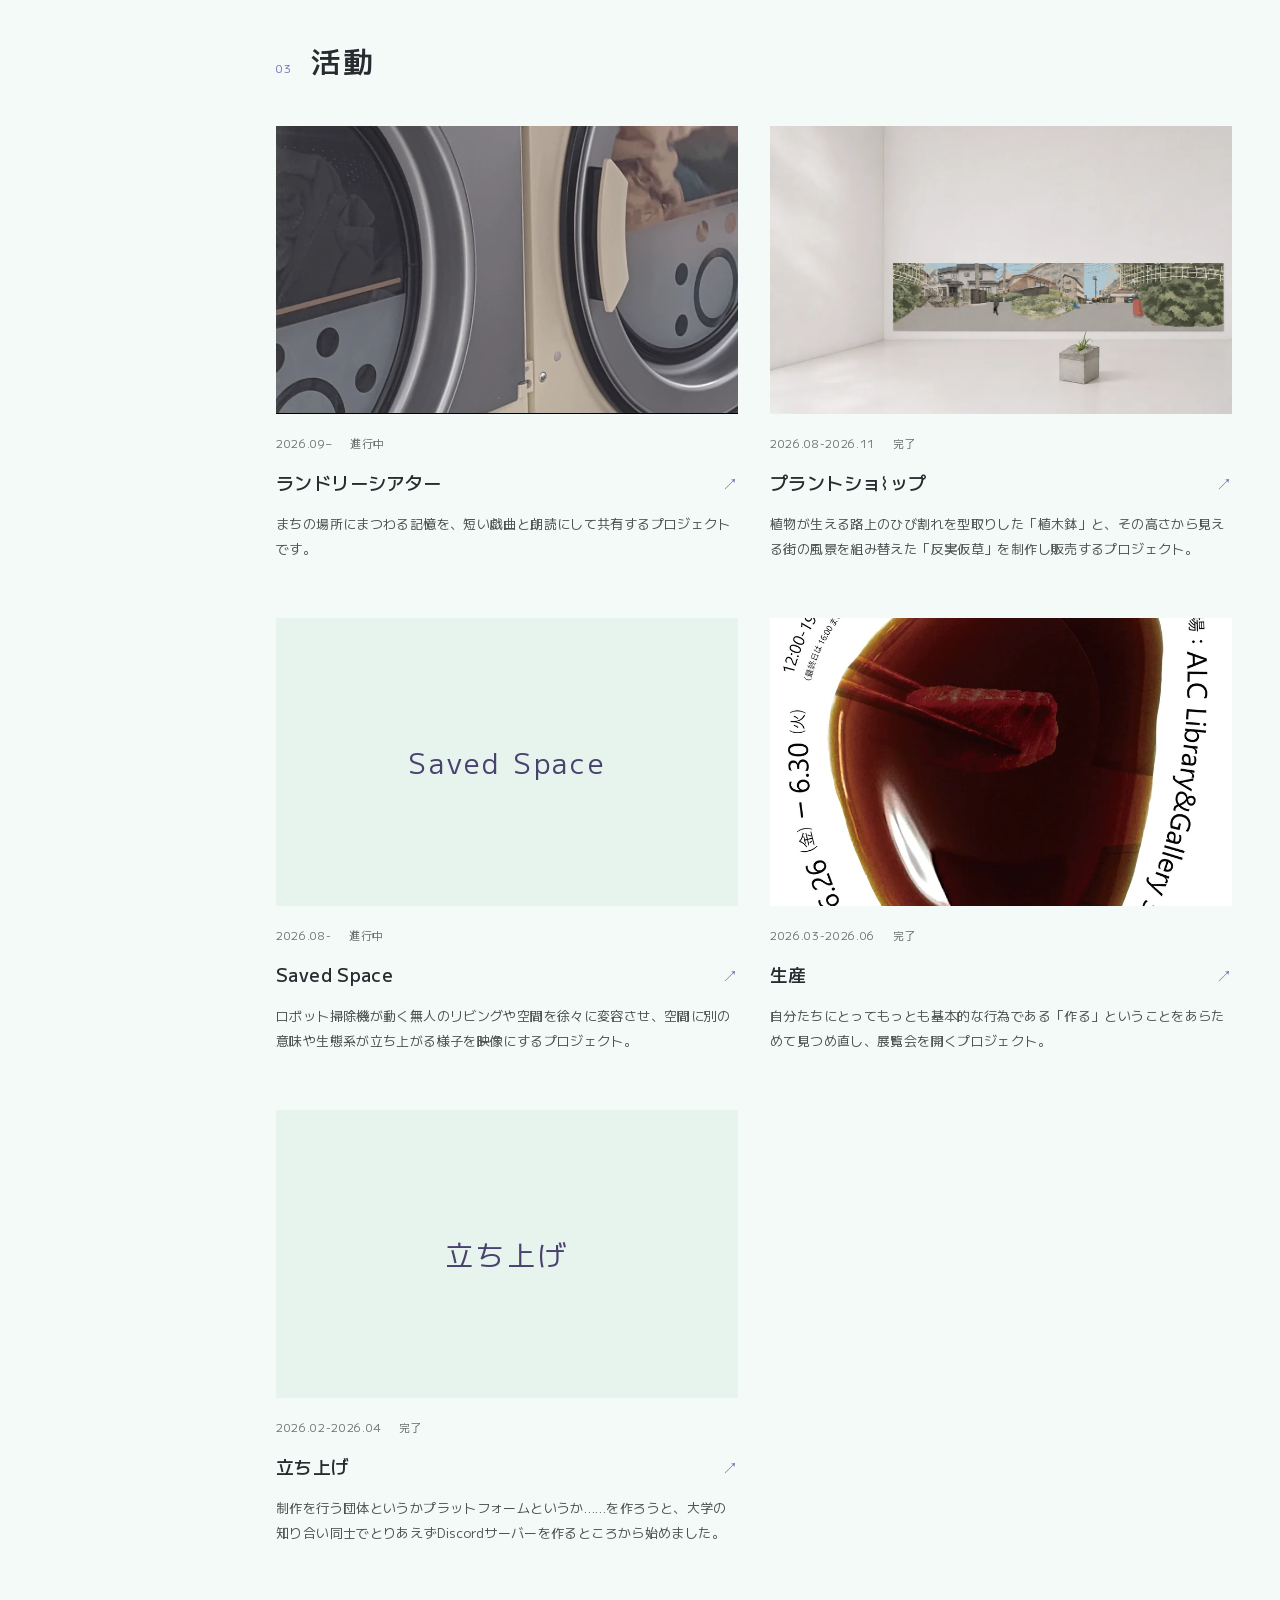
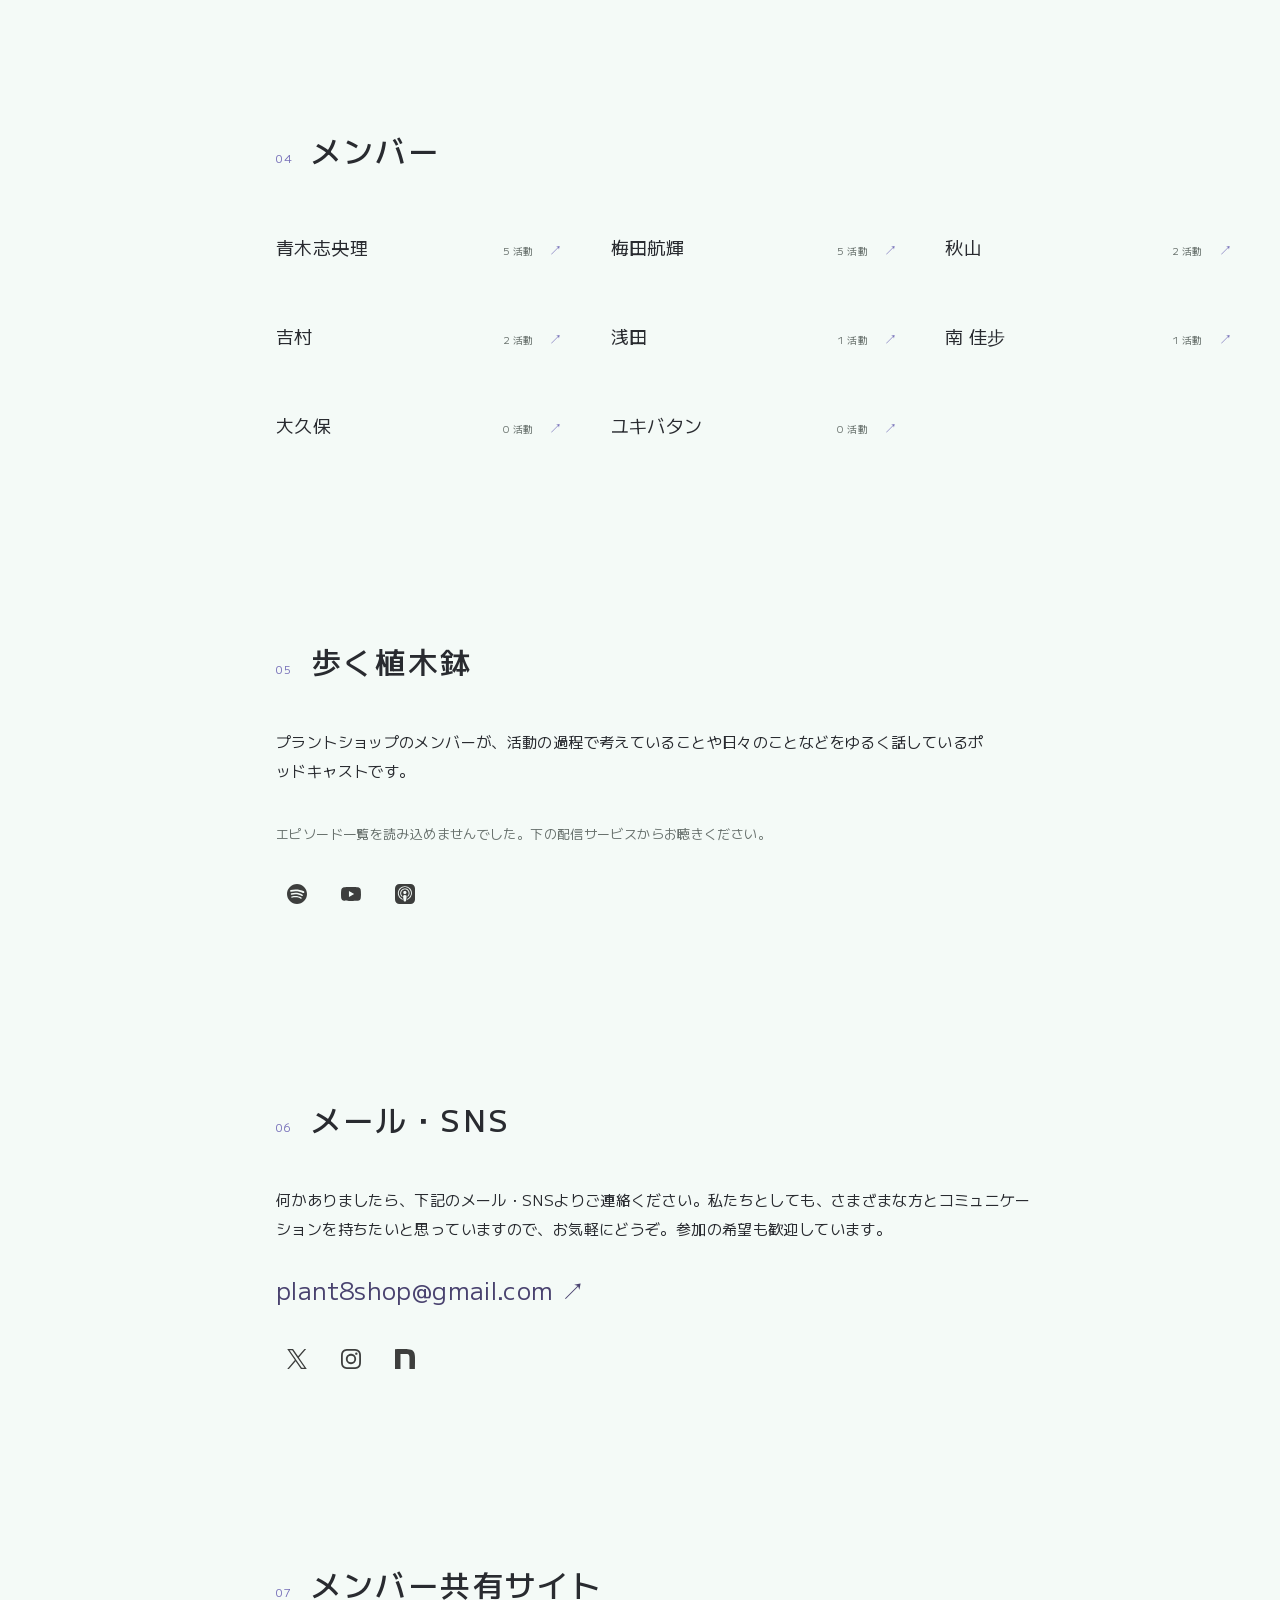
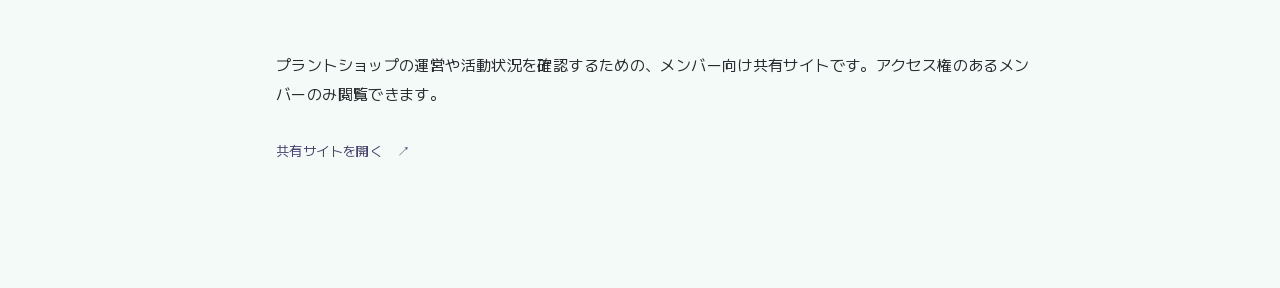
==== commit 813ca2f7: "サイト編集アプリから内容を更新" ====
--- a/index.html
+++ b/index.html
@@ -157,7 +157,7 @@
     </section>
   </main>
 
-  <script src="data.js?v=b40cb3e550ba"></script>
+  <script src="data.js?v=5880cf8a2c63"></script>
   <script src="app.js?v=20261116-4"></script>
 </body>
 </html>
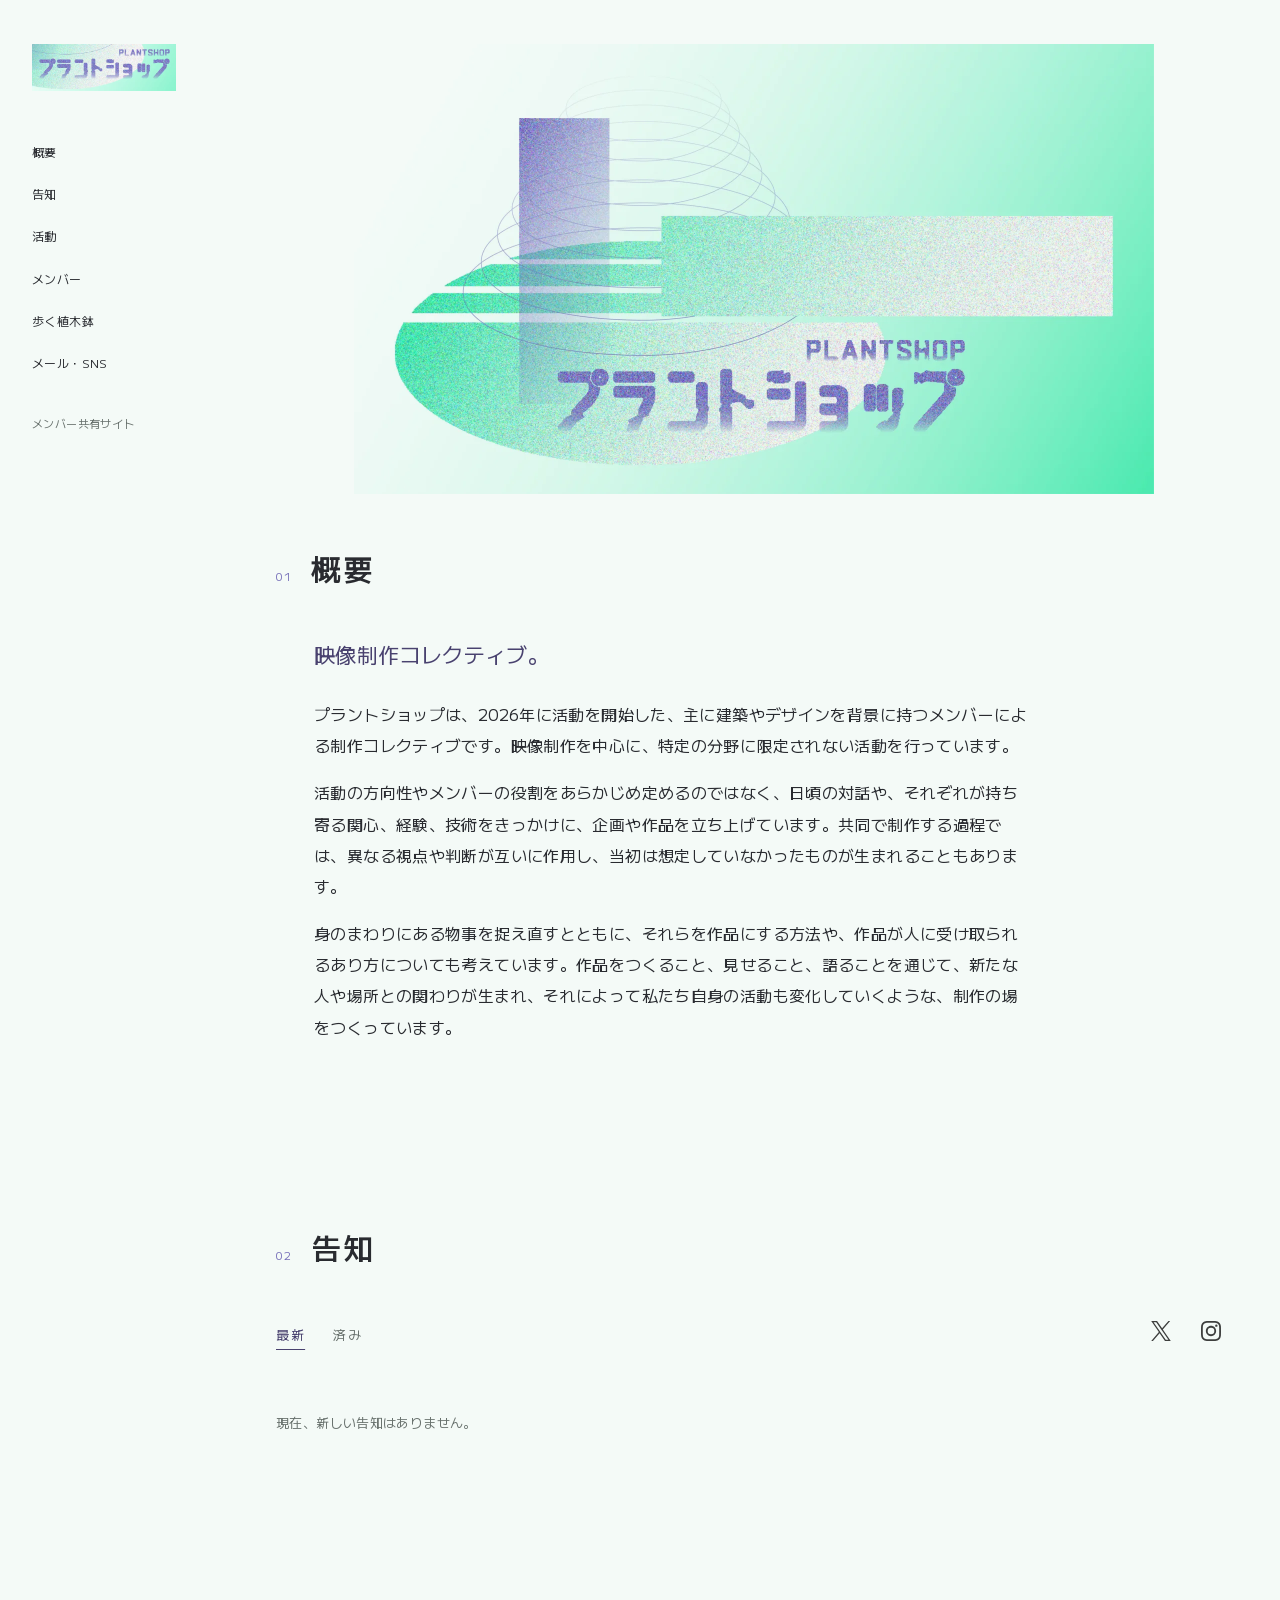
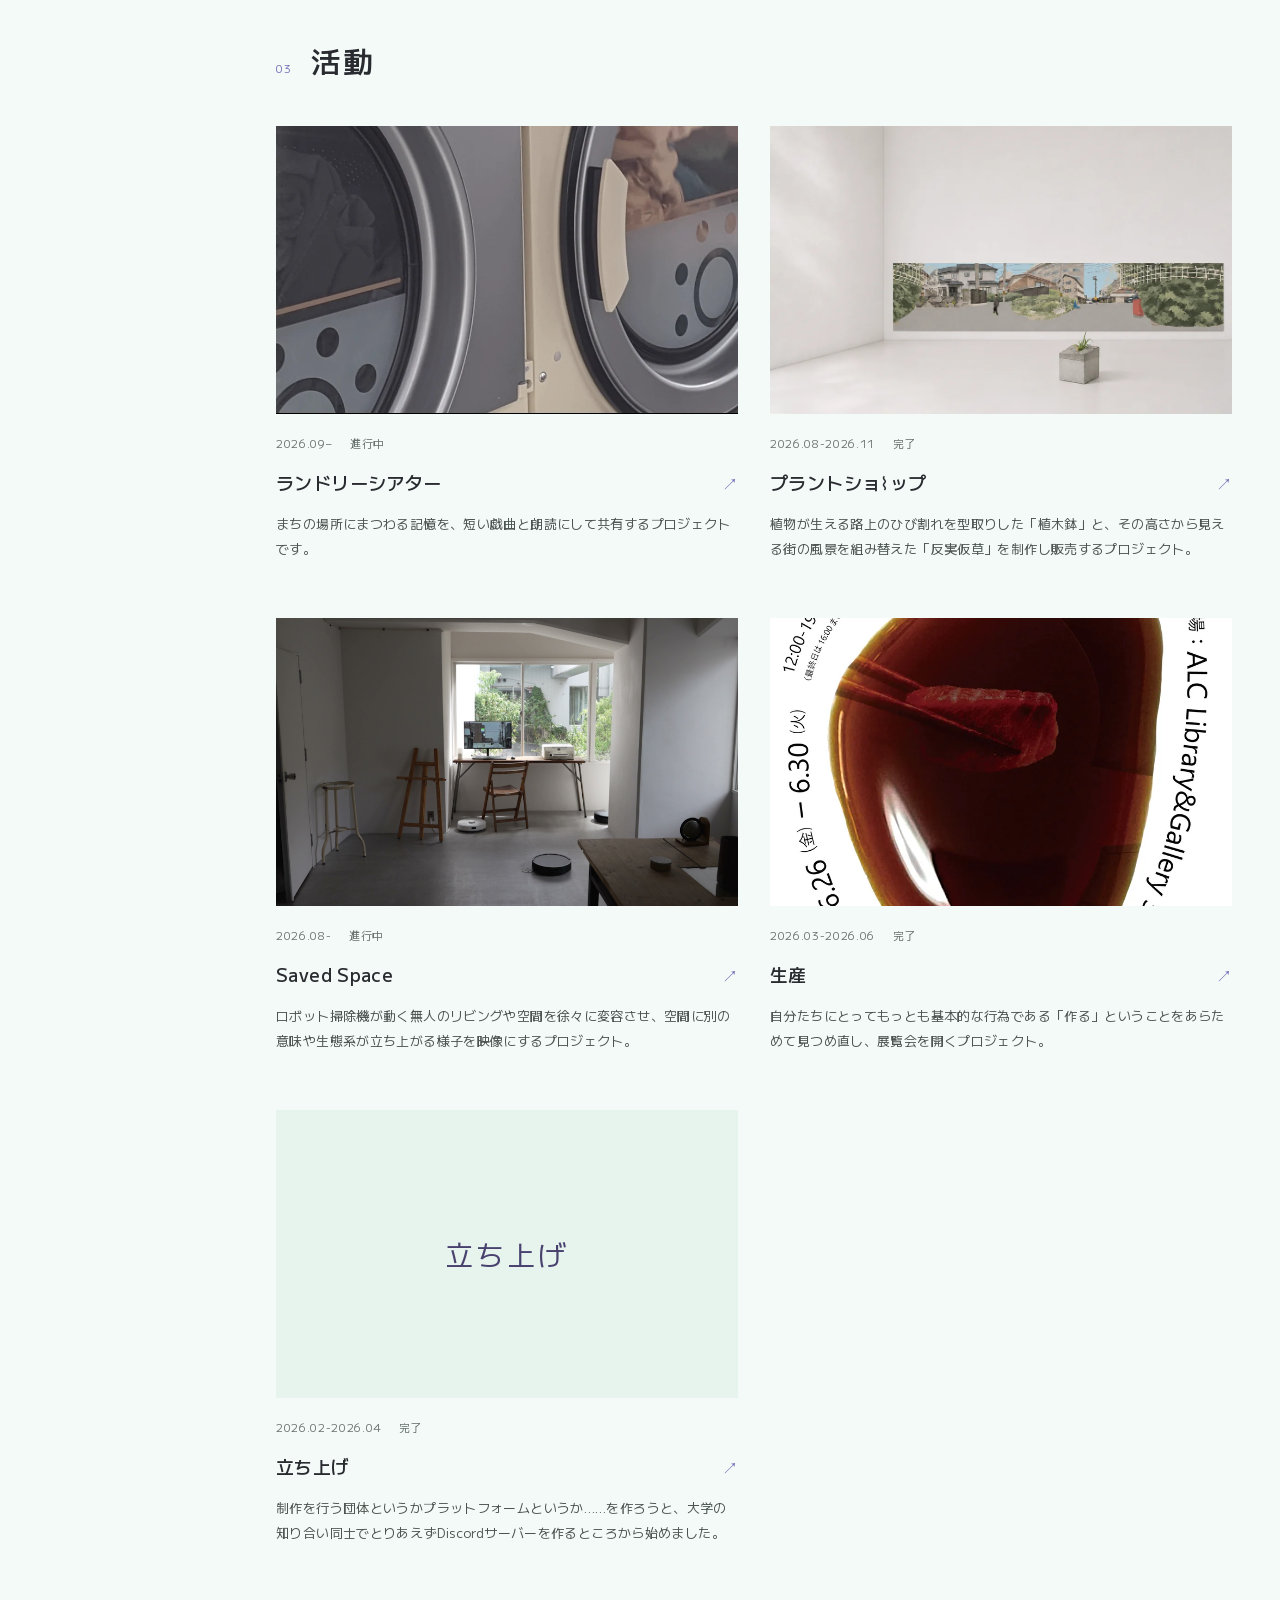
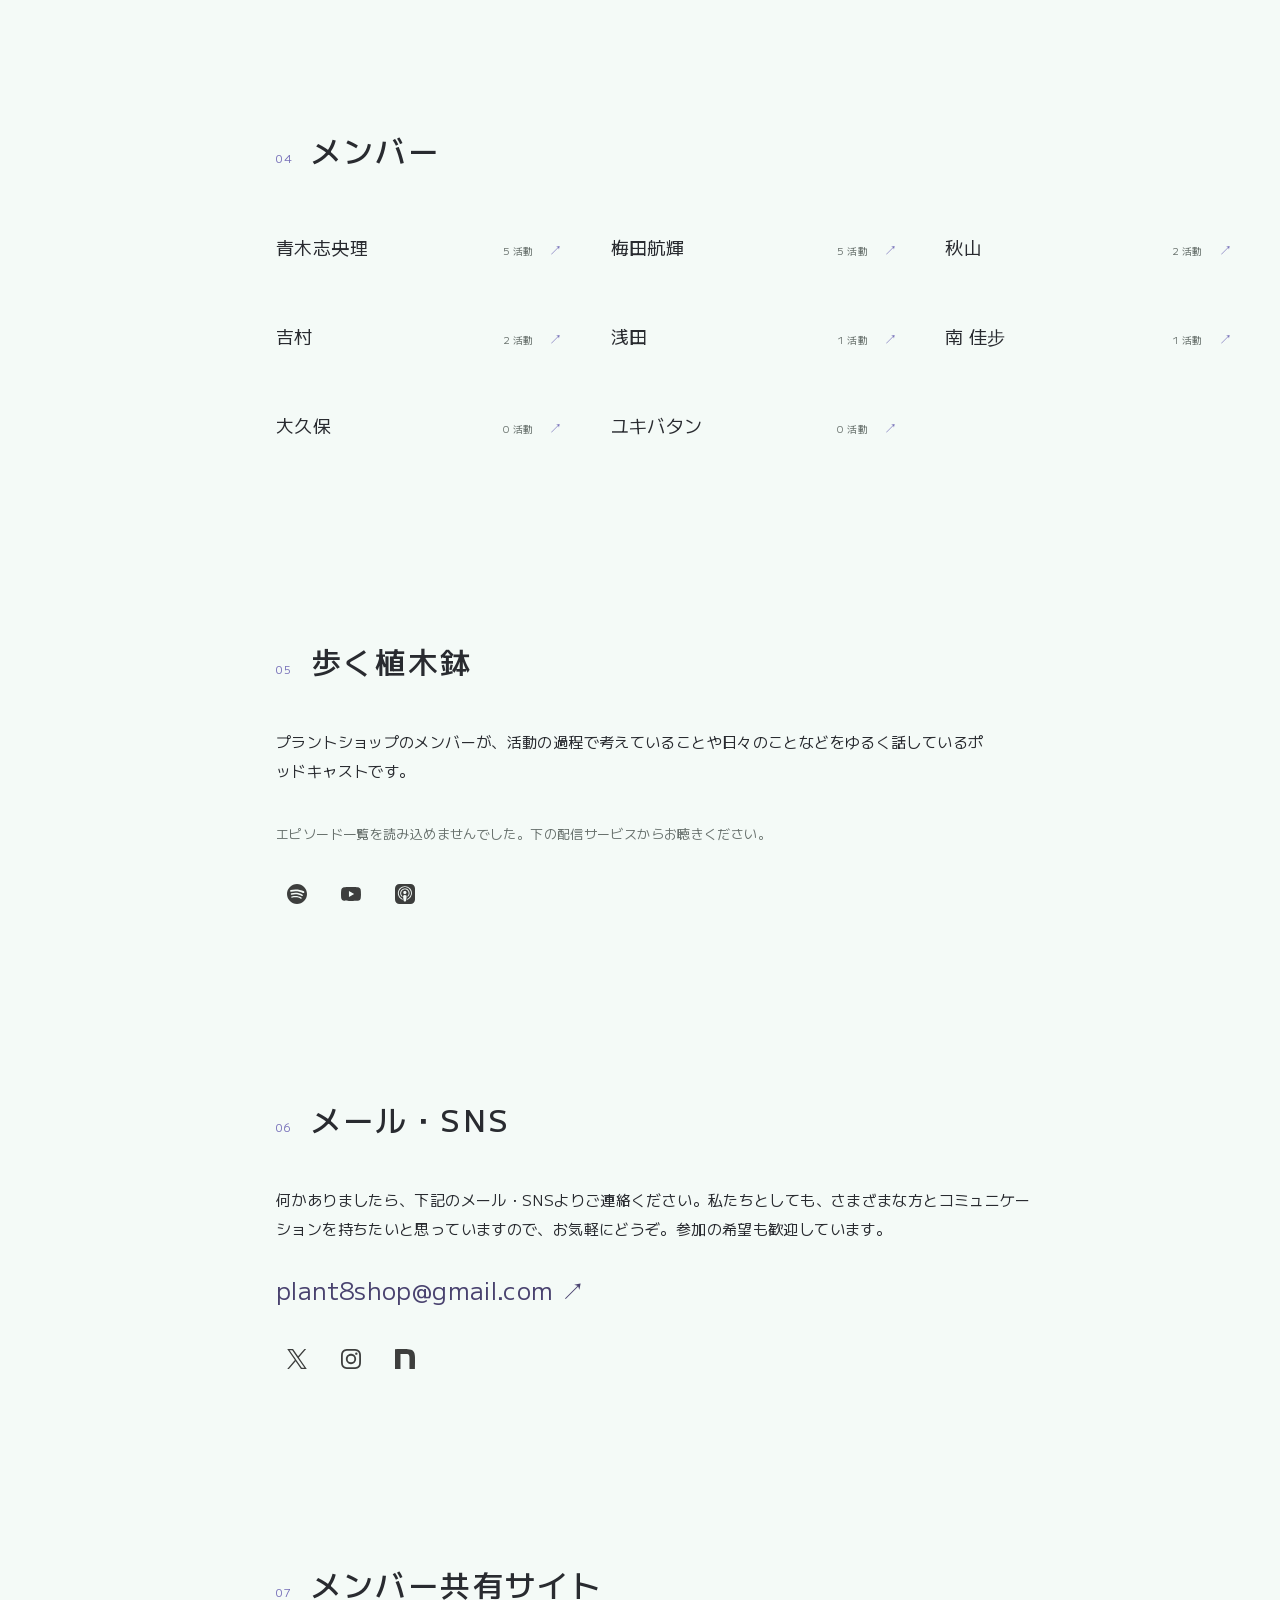
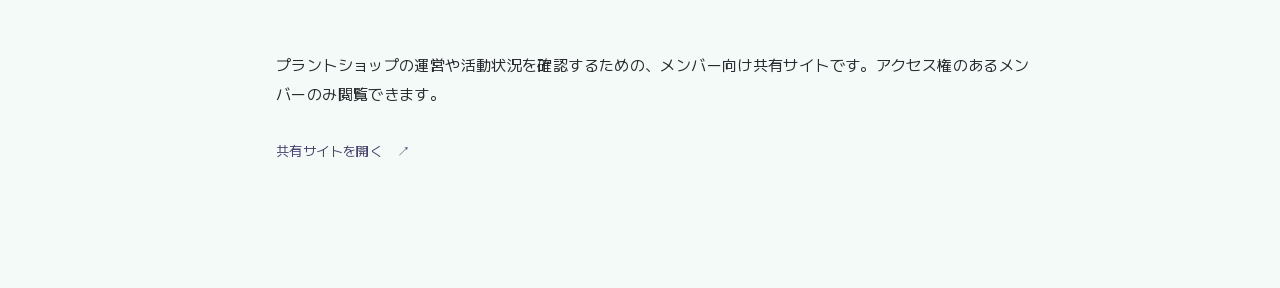
==== commit ec162642: "サイト編集アプリから内容を更新" ====
--- a/index.html
+++ b/index.html
@@ -157,7 +157,7 @@
     </section>
   </main>
 
-  <script src="data.js?v=5880cf8a2c63"></script>
+  <script src="data.js?v=aa2e7e111718"></script>
   <script src="app.js?v=20261116-4"></script>
 </body>
 </html>
